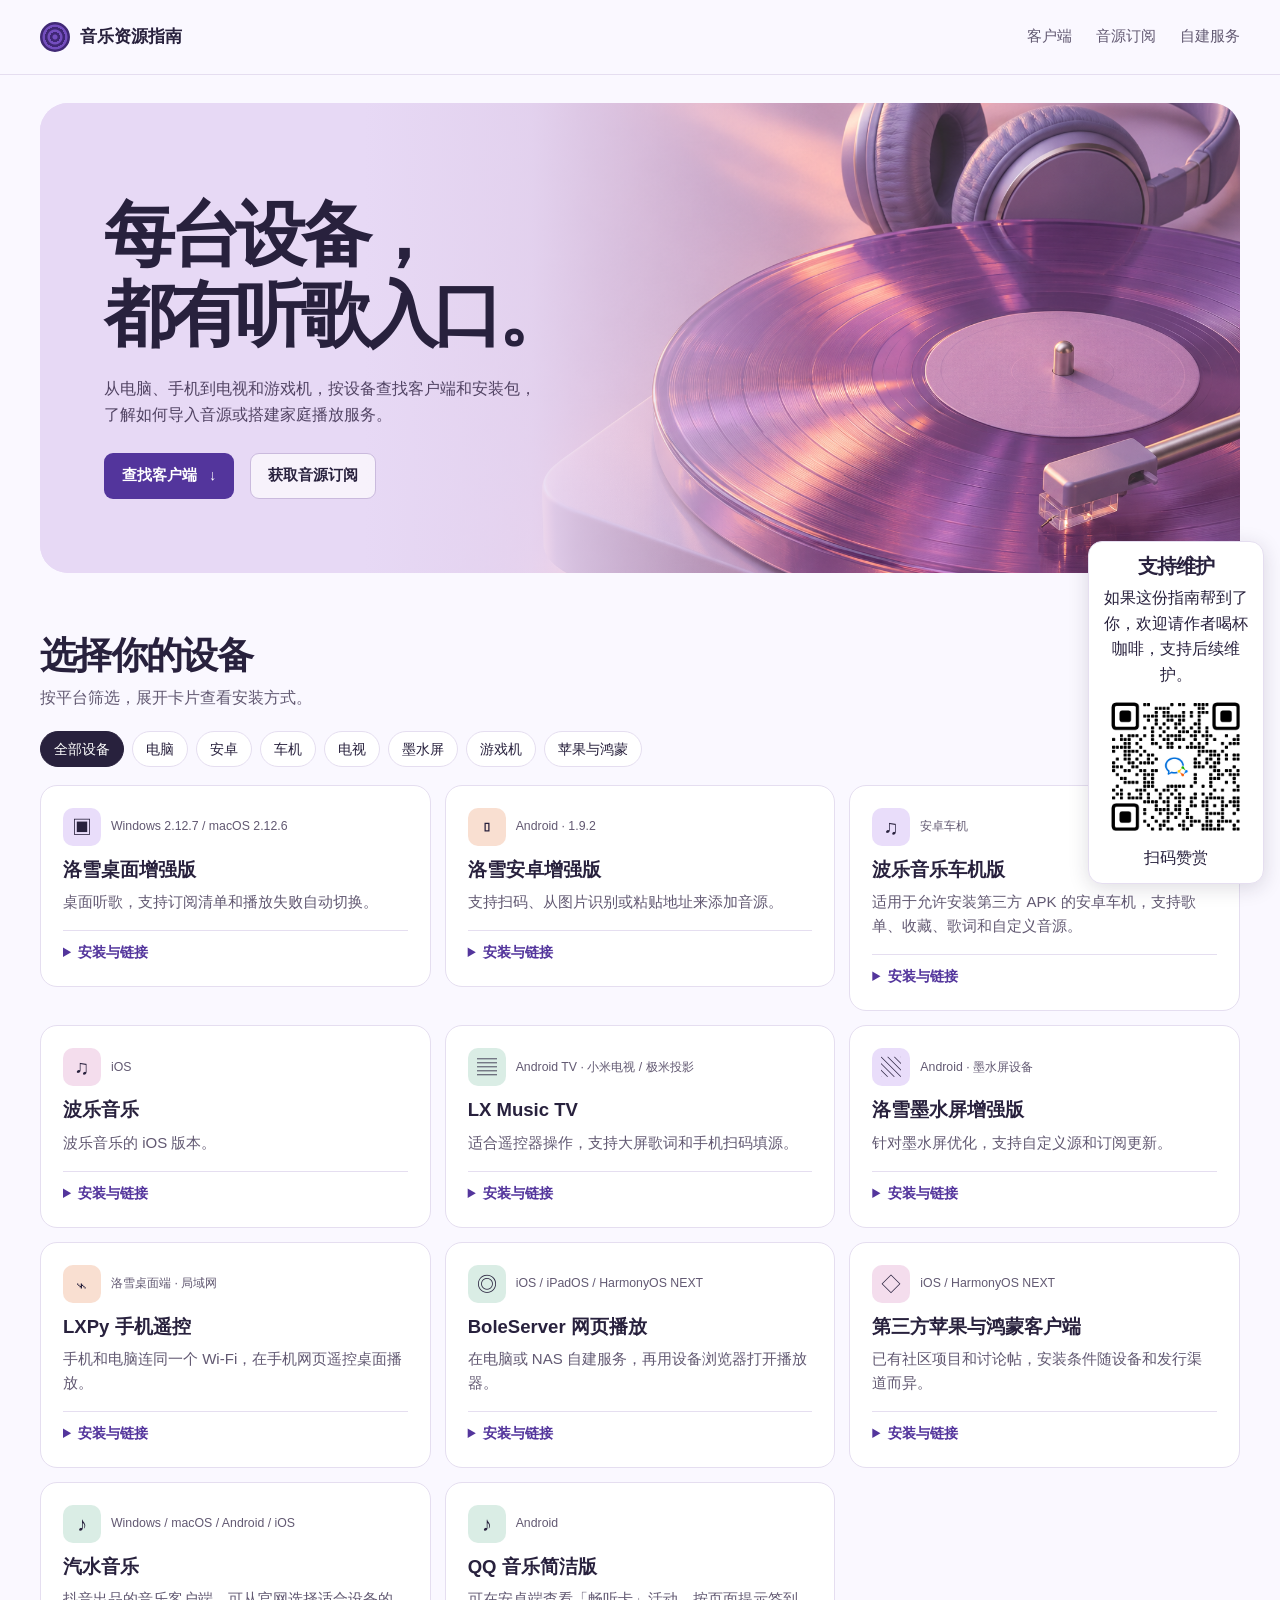
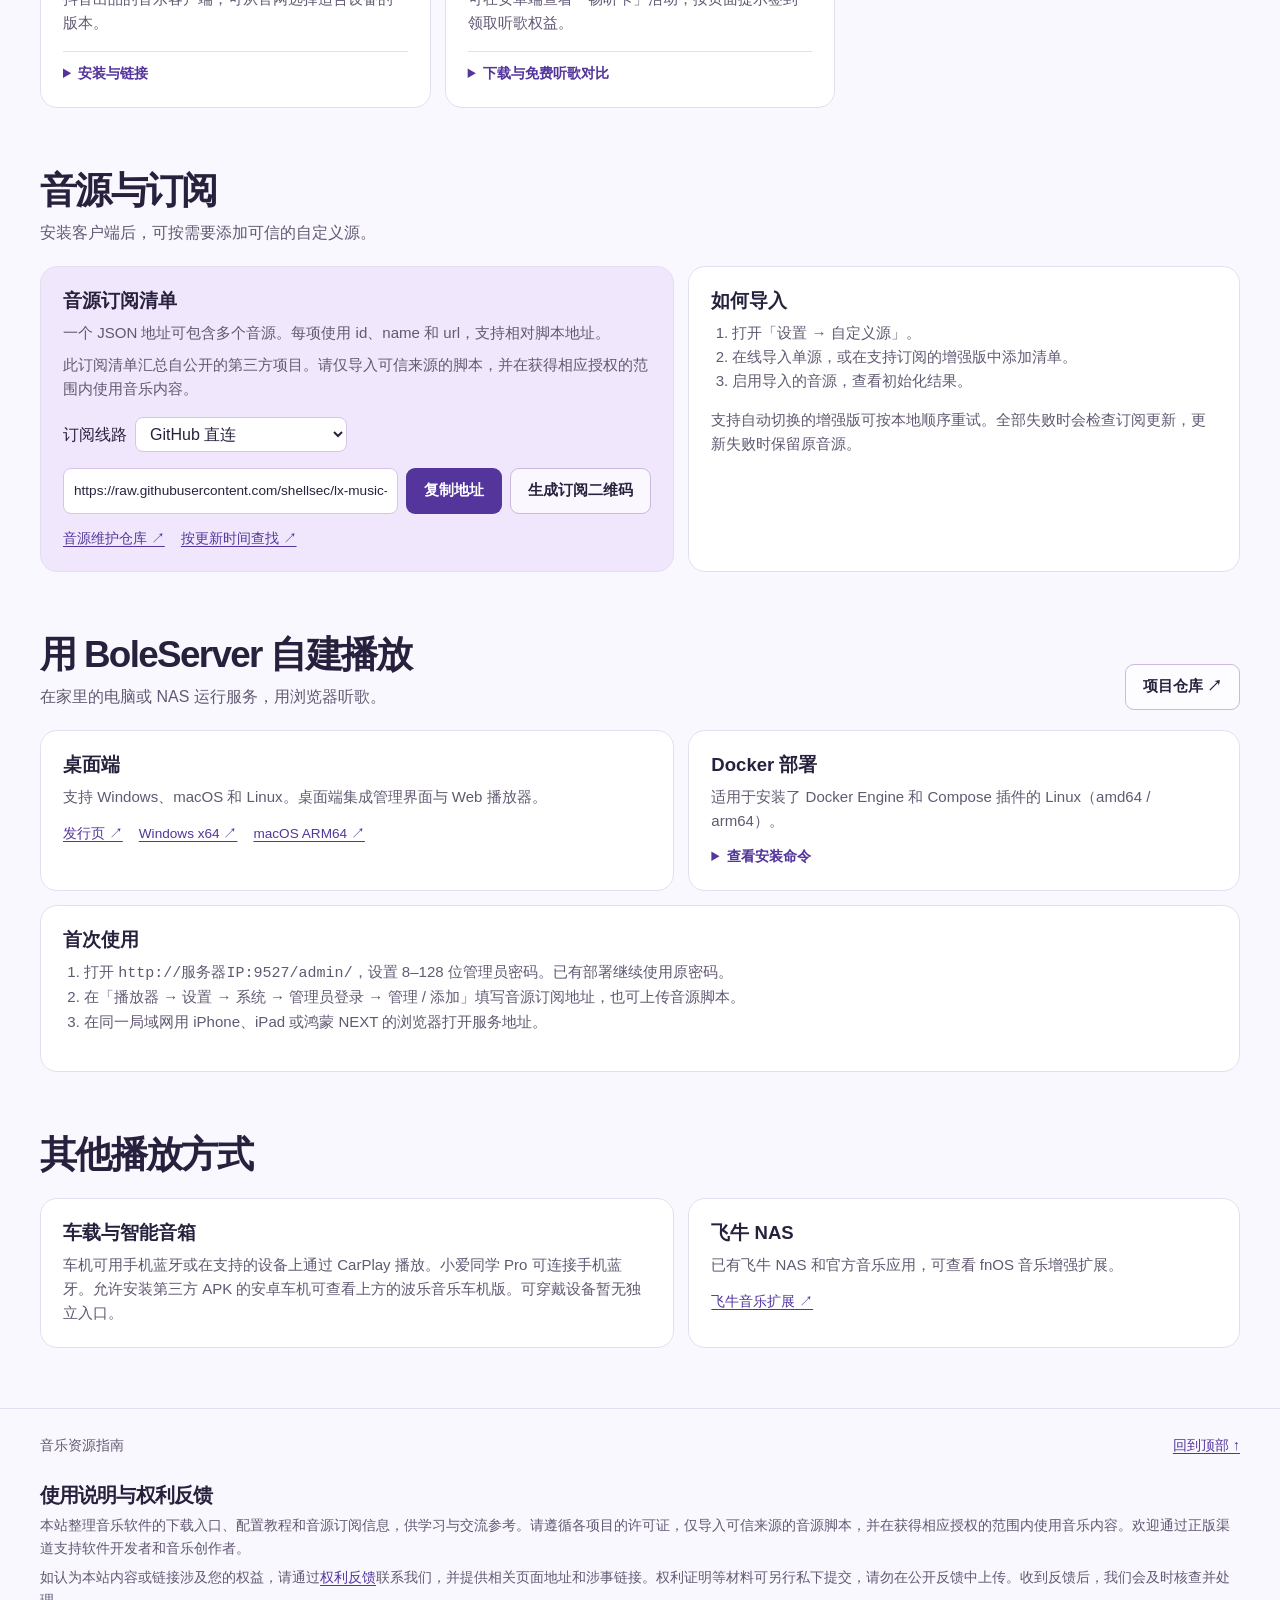
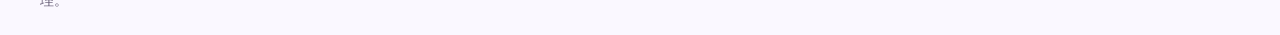
==== index.html @ 417a04f7 "List planned BoleMusic Car APK download routes" ====
<!doctype html>
<html lang="zh-CN">
<head>
<meta charset="utf-8">
<meta name="viewport" content="width=device-width,initial-scale=1">
<meta name="description" content="按设备查找洛雪音乐、汽水音乐和 Android TV 客户端下载，了解音源订阅导入及 BoleServer 家庭播放服务搭建。">
<title>洛雪音乐资源指南 | 客户端下载、音源订阅与自建播放</title>
<link rel="canonical" href="https://shellsec.com/lx-music-guide/">
<meta property="og:type" content="website">
<meta property="og:locale" content="zh_CN">
<meta property="og:title" content="洛雪音乐资源指南">
<meta property="og:description" content="按设备查找音乐客户端、安装包和音源导入教程，了解如何搭建家庭播放服务。">
<meta property="og:url" content="https://shellsec.com/lx-music-guide/">
<meta property="og:image" content="https://shellsec.com/lx-music-guide/assets/record.png">
<meta property="og:image:alt" content="紫色唱片、唱机与耳机">
<meta name="twitter:card" content="summary_large_image">
<script type="application/ld+json">
{
  "@context": "https://schema.org",
  "@type": "CollectionPage",
  "name": "洛雪音乐资源指南",
  "url": "https://shellsec.com/lx-music-guide/",
  "inLanguage": "zh-CN",
  "description": "音乐客户端下载、音源订阅导入与家庭播放服务搭建指南。",
  "publisher": {"@type": "Person", "name": "shellsec", "url": "https://shellsec.com/"}
}
</script>
<link rel="stylesheet" href="style.css?v=6471ffd">
<script src="assets/qrcode-generator-2.0.4.js" defer></script>
<script src="resources.js?v=20261126" defer></script>
</head>
<body>
<a class="skip" href="#main">跳到内容</a>
<header class="top"><div class="wrap top-inner">
<a class="brand" href="#"><span class="disc" aria-hidden="true"></span>音乐资源指南</a>
<nav aria-label="主要导航"><a href="#clients">客户端</a><a href="#sources">音源订阅</a><a href="#server">自建服务</a></nav>
</div></header>
<main id="main" class="wrap">
<section class="hero" aria-labelledby="title">
<img src="assets/record.png" alt="" fetchpriority="high">
<div class="hero-copy"><h1 id="title">每台设备，<br>都有听歌入口。</h1>
<p>从电脑、手机到电视和游戏机，按设备查找客户端和安装包，了解如何导入音源或搭建家庭播放服务。</p>
<div class="actions"><a class="button primary" href="#clients">查找客户端 <span aria-hidden="true">↓</span></a><a class="button secondary" href="#sources">获取音源订阅</a></div>
</div>
</section>
<section id="clients" class="section" aria-labelledby="clients-title">
<div class="section-head"><div><h2 id="clients-title">选择你的设备</h2><p>按平台筛选，展开卡片查看安装方式。</p></div></div>
<div class="filters" id="filters" aria-label="设备筛选"></div>
<p class="sr-only" id="filter-status" role="status"></p>
<noscript>开启 JavaScript 后可按设备筛选。下方显示全部客户端。</noscript>
<div class="grid" id="resources">
  <article class="card" data-platforms="电脑">
    <div class="card-head"><span class="icon lilac" aria-hidden="true">▣</span><span class="meta">Windows 2.12.7 / macOS 2.12.6</span></div>
    <h3>洛雪桌面增强版</h3>
    <p>桌面听歌，支持订阅清单和播放失败自动切换。</p>
    <details class="card-details">
      <summary>安装与链接</summary>
      <p>Windows 可选安装包、绿色版或便携版。可用 GitHub 直连或选择第三方加速线路。</p>
      <div class="links">
      <div class="download-options"><strong>Windows 安装包</strong><div><a href="https://github.com/shellsec/lx-music-desktop-auto-source/releases/download/v2.12.7/lx-music-desktop-v2.12.7-x64-Setup.exe">GitHub 直连</a> <a href="https://gh-proxy.org/https://github.com/shellsec/lx-music-desktop-auto-source/releases/download/v2.12.7/lx-music-desktop-v2.12.7-x64-Setup.exe">gh-proxy.org</a> <a href="https://ghfast.top/https://github.com/shellsec/lx-music-desktop-auto-source/releases/download/v2.12.7/lx-music-desktop-v2.12.7-x64-Setup.exe">ghfast.top</a> <a href="https://gh.monlor.com/https://github.com/shellsec/lx-music-desktop-auto-source/releases/download/v2.12.7/lx-music-desktop-v2.12.7-x64-Setup.exe">gh.monlor.com</a> <a href="https://github.tbap.top/https://github.com/shellsec/lx-music-desktop-auto-source/releases/download/v2.12.7/lx-music-desktop-v2.12.7-x64-Setup.exe">github.tbap.top</a></div></div>
      <div class="download-options"><strong>Windows 便携版</strong><div><a href="https://github.com/shellsec/lx-music-desktop-auto-source/releases/download/v2.12.7/lx-music-desktop-v2.12.7-x64-portable.exe">GitHub 直连</a> <a href="https://gh-proxy.org/https://github.com/shellsec/lx-music-desktop-auto-source/releases/download/v2.12.7/lx-music-desktop-v2.12.7-x64-portable.exe">gh-proxy.org</a> <a href="https://ghfast.top/https://github.com/shellsec/lx-music-desktop-auto-source/releases/download/v2.12.7/lx-music-desktop-v2.12.7-x64-portable.exe">ghfast.top</a> <a href="https://gh.monlor.com/https://github.com/shellsec/lx-music-desktop-auto-source/releases/download/v2.12.7/lx-music-desktop-v2.12.7-x64-portable.exe">gh.monlor.com</a> <a href="https://github.tbap.top/https://github.com/shellsec/lx-music-desktop-auto-source/releases/download/v2.12.7/lx-music-desktop-v2.12.7-x64-portable.exe">github.tbap.top</a></div></div>
      <div class="download-options"><strong>Windows 绿色版</strong><div><a href="https://github.com/shellsec/lx-music-desktop-auto-source/releases/download/v2.12.7/lx-music-desktop-v2.12.7-win_x64-green.7z">GitHub 直连</a> <a href="https://gh-proxy.org/https://github.com/shellsec/lx-music-desktop-auto-source/releases/download/v2.12.7/lx-music-desktop-v2.12.7-win_x64-green.7z">gh-proxy.org</a> <a href="https://ghfast.top/https://github.com/shellsec/lx-music-desktop-auto-source/releases/download/v2.12.7/lx-music-desktop-v2.12.7-win_x64-green.7z">ghfast.top</a> <a href="https://gh.monlor.com/https://github.com/shellsec/lx-music-desktop-auto-source/releases/download/v2.12.7/lx-music-desktop-v2.12.7-win_x64-green.7z">gh.monlor.com</a> <a href="https://github.tbap.top/https://github.com/shellsec/lx-music-desktop-auto-source/releases/download/v2.12.7/lx-music-desktop-v2.12.7-win_x64-green.7z">github.tbap.top</a></div></div>
      <div class="download-options"><strong>macOS ARM64（2.12.6）</strong><div><a href="https://github.com/shellsec/lx-music-desktop-auto-source/releases/download/v2.12.6/lx-music-desktop-2.12.6-arm64.dmg">GitHub 直连</a> <a href="https://gh-proxy.org/https://github.com/shellsec/lx-music-desktop-auto-source/releases/download/v2.12.6/lx-music-desktop-2.12.6-arm64.dmg">gh-proxy.org</a> <a href="https://ghfast.top/https://github.com/shellsec/lx-music-desktop-auto-source/releases/download/v2.12.6/lx-music-desktop-2.12.6-arm64.dmg">ghfast.top</a> <a href="https://gh.monlor.com/https://github.com/shellsec/lx-music-desktop-auto-source/releases/download/v2.12.6/lx-music-desktop-2.12.6-arm64.dmg">gh.monlor.com</a> <a href="https://github.tbap.top/https://github.com/shellsec/lx-music-desktop-auto-source/releases/download/v2.12.6/lx-music-desktop-2.12.6-arm64.dmg">github.tbap.top</a></div></div>
      <a href="https://github.com/shellsec/lx-music-desktop-auto-source/releases">GitHub 发行页</a>
      <a href="https://github.com/shellsec/lx-music-desktop-auto-source">项目仓库</a>
      </div>
    </details>
  </article>
  <article class="card" data-platforms="安卓">
    <div class="card-head"><span class="icon peach" aria-hidden="true">▯</span><span class="meta">Android · 1.9.2</span></div>
    <h3>洛雪安卓增强版</h3>
    <p>支持扫码、从图片识别或粘贴地址来添加音源。</p>
    <details class="card-details">
      <summary>安装与链接</summary>
      <p>在设置中打开「快速添加自定义源」，选择导入单个源或添加订阅清单。可用 GitHub 直连或选择第三方加速线路。</p>
      <div class="links">
      <div class="download-options" data-android-download="arm64-v8a"><strong>arm64-v8a</strong><div><a href="https://github.com/shellsec/lx-music-mobile-auto-source/releases/download/v1.9.2/lx-music-mobile-v1.9.2-arm64-v8a.apk">GitHub 直连</a> <a href="https://gh-proxy.org/https://github.com/shellsec/lx-music-mobile-auto-source/releases/download/v1.9.2/lx-music-mobile-v1.9.2-arm64-v8a.apk">gh-proxy.org</a> <a href="https://ghfast.top/https://github.com/shellsec/lx-music-mobile-auto-source/releases/download/v1.9.2/lx-music-mobile-v1.9.2-arm64-v8a.apk">ghfast.top</a> <a href="https://gh.monlor.com/https://github.com/shellsec/lx-music-mobile-auto-source/releases/download/v1.9.2/lx-music-mobile-v1.9.2-arm64-v8a.apk">gh.monlor.com</a> <a href="https://github.tbap.top/https://github.com/shellsec/lx-music-mobile-auto-source/releases/download/v1.9.2/lx-music-mobile-v1.9.2-arm64-v8a.apk">github.tbap.top</a></div></div>
      <div class="download-options" data-android-download="armeabi-v7a"><strong>armeabi-v7a</strong><div><a href="https://github.com/shellsec/lx-music-mobile-auto-source/releases/download/v1.9.2/lx-music-mobile-v1.9.2-armeabi-v7a.apk">GitHub 直连</a> <a href="https://gh-proxy.org/https://github.com/shellsec/lx-music-mobile-auto-source/releases/download/v1.9.2/lx-music-mobile-v1.9.2-armeabi-v7a.apk">gh-proxy.org</a> <a href="https://ghfast.top/https://github.com/shellsec/lx-music-mobile-auto-source/releases/download/v1.9.2/lx-music-mobile-v1.9.2-armeabi-v7a.apk">ghfast.top</a> <a href="https://gh.monlor.com/https://github.com/shellsec/lx-music-mobile-auto-source/releases/download/v1.9.2/lx-music-mobile-v1.9.2-armeabi-v7a.apk">gh.monlor.com</a> <a href="https://github.tbap.top/https://github.com/shellsec/lx-music-mobile-auto-source/releases/download/v1.9.2/lx-music-mobile-v1.9.2-armeabi-v7a.apk">github.tbap.top</a></div></div>
      <div class="download-options" data-android-download="universal"><strong>universal</strong><div><a href="https://github.com/shellsec/lx-music-mobile-auto-source/releases/download/v1.9.2/lx-music-mobile-v1.9.2-universal.apk">GitHub 直连</a> <a href="https://gh-proxy.org/https://github.com/shellsec/lx-music-mobile-auto-source/releases/download/v1.9.2/lx-music-mobile-v1.9.2-universal.apk">gh-proxy.org</a> <a href="https://ghfast.top/https://github.com/shellsec/lx-music-mobile-auto-source/releases/download/v1.9.2/lx-music-mobile-v1.9.2-universal.apk">ghfast.top</a> <a href="https://gh.monlor.com/https://github.com/shellsec/lx-music-mobile-auto-source/releases/download/v1.9.2/lx-music-mobile-v1.9.2-universal.apk">gh.monlor.com</a> <a href="https://github.tbap.top/https://github.com/shellsec/lx-music-mobile-auto-source/releases/download/v1.9.2/lx-music-mobile-v1.9.2-universal.apk">github.tbap.top</a></div></div>
      <a href="https://github.com/shellsec/lx-music-mobile-auto-source/releases">GitHub 发行页</a>
      <a href="https://github.com/shellsec/lx-music-mobile-auto-source">项目仓库</a>
      </div>
    </details>
  </article>
  <article class="card" id="car-client" data-platforms="安卓 车机">
    <div class="card-head"><span class="icon lilac" aria-hidden="true">♫</span><span class="meta">安卓车机</span></div>
    <h3>波乐音乐车机版</h3>
    <p>适用于允许安装第三方 APK 的安卓车机，支持歌单、收藏、歌词和自定义音源。</p>
    <details class="card-details">
      <summary>安装与链接</summary>
      <p>首次安装建议选择通用包，也可按车机系统报告的 ABI 选择。首次安装时音源列表为空，可在「设置 → 基本设置」中添加。下载链接在 1.0.0 发布后可用，加速由第三方提供。</p>
      <div class="links">
        <div class="download-options"><strong>universal · 通用包，首装推荐</strong><div><a href="https://github.com/shellsec/lx-music-mobile-car-auto-source/releases/download/v1.0.0/BoleMusic-Car-v1.0.0-universal.apk">GitHub 下载</a> <a href="https://gh-proxy.com/https://github.com/shellsec/lx-music-mobile-car-auto-source/releases/download/v1.0.0/BoleMusic-Car-v1.0.0-universal.apk">加速下载</a> <a href="https://quickchart.io/qr?size=640&amp;margin=4&amp;text=https%3A%2F%2Fgh-proxy.com%2Fhttps%3A%2F%2Fgithub.com%2Fshellsec%2Flx-music-mobile-car-auto-source%2Freleases%2Fdownload%2Fv1.0.0%2FBoleMusic-Car-v1.0.0-universal.apk">生成二维码</a></div></div>
        <div class="download-options"><strong>arm64-v8a</strong><div><a href="https://github.com/shellsec/lx-music-mobile-car-auto-source/releases/download/v1.0.0/BoleMusic-Car-v1.0.0-arm64-v8a.apk">GitHub 下载</a> <a href="https://gh-proxy.com/https://github.com/shellsec/lx-music-mobile-car-auto-source/releases/download/v1.0.0/BoleMusic-Car-v1.0.0-arm64-v8a.apk">加速下载</a> <a href="https://quickchart.io/qr?size=640&amp;margin=4&amp;text=https%3A%2F%2Fgh-proxy.com%2Fhttps%3A%2F%2Fgithub.com%2Fshellsec%2Flx-music-mobile-car-auto-source%2Freleases%2Fdownload%2Fv1.0.0%2FBoleMusic-Car-v1.0.0-arm64-v8a.apk">生成二维码</a></div></div>
        <div class="download-options"><strong>armeabi-v7a</strong><div><a href="https://github.com/shellsec/lx-music-mobile-car-auto-source/releases/download/v1.0.0/BoleMusic-Car-v1.0.0-armeabi-v7a.apk">GitHub 下载</a> <a href="https://gh-proxy.com/https://github.com/shellsec/lx-music-mobile-car-auto-source/releases/download/v1.0.0/BoleMusic-Car-v1.0.0-armeabi-v7a.apk">加速下载</a> <a href="https://quickchart.io/qr?size=640&amp;margin=4&amp;text=https%3A%2F%2Fgh-proxy.com%2Fhttps%3A%2F%2Fgithub.com%2Fshellsec%2Flx-music-mobile-car-auto-source%2Freleases%2Fdownload%2Fv1.0.0%2FBoleMusic-Car-v1.0.0-armeabi-v7a.apk">生成二维码</a></div></div>
        <div class="download-options"><strong>x86_64</strong><div><a href="https://github.com/shellsec/lx-music-mobile-car-auto-source/releases/download/v1.0.0/BoleMusic-Car-v1.0.0-x86_64.apk">GitHub 下载</a> <a href="https://gh-proxy.com/https://github.com/shellsec/lx-music-mobile-car-auto-source/releases/download/v1.0.0/BoleMusic-Car-v1.0.0-x86_64.apk">加速下载</a> <a href="https://quickchart.io/qr?size=640&amp;margin=4&amp;text=https%3A%2F%2Fgh-proxy.com%2Fhttps%3A%2F%2Fgithub.com%2Fshellsec%2Flx-music-mobile-car-auto-source%2Freleases%2Fdownload%2Fv1.0.0%2FBoleMusic-Car-v1.0.0-x86_64.apk">生成二维码</a></div></div>
        <div class="download-options"><strong>x86</strong><div><a href="https://github.com/shellsec/lx-music-mobile-car-auto-source/releases/download/v1.0.0/BoleMusic-Car-v1.0.0-x86.apk">GitHub 下载</a> <a href="https://gh-proxy.com/https://github.com/shellsec/lx-music-mobile-car-auto-source/releases/download/v1.0.0/BoleMusic-Car-v1.0.0-x86.apk">加速下载</a> <a href="https://quickchart.io/qr?size=640&amp;margin=4&amp;text=https%3A%2F%2Fgh-proxy.com%2Fhttps%3A%2F%2Fgithub.com%2Fshellsec%2Flx-music-mobile-car-auto-source%2Freleases%2Fdownload%2Fv1.0.0%2FBoleMusic-Car-v1.0.0-x86.apk">生成二维码</a></div></div>
        <a href="https://github.com/shellsec/lx-music-mobile-car-auto-source/releases">GitHub 发行页</a>
        <a href="https://github.com/shellsec/lx-music-mobile-car-auto-source#readme">项目说明</a>
      </div>
    </details>
  </article>
  <article class="card" data-platforms="苹果与鸿蒙">
    <div class="card-head"><span class="icon pink" aria-hidden="true">♫</span><span class="meta">iOS</span></div>
    <h3>波乐音乐</h3>
    <p>波乐音乐的 iOS 版本。</p>
    <details class="card-details">
      <summary>安装与链接</summary>
      <p>IPA 未签名，下载后请按项目说明签名安装。</p>
      <div class="links">
      <a href="https://github.com/shellsec/bolemusic-ios/releases/download/v1.1.0/BoleMusic.ipa">下载 IPA（1.1.0）</a>
      <a href="https://gh-proxy.org/https://github.com/shellsec/bolemusic-ios/releases/download/v1.1.0/BoleMusic.ipa">gh-proxy.org 加速</a>
      <a href="https://ghfast.top/https://github.com/shellsec/bolemusic-ios/releases/download/v1.1.0/BoleMusic.ipa">ghfast.top 加速</a>
      <a href="https://github.com/shellsec/bolemusic-ios/releases/tag/v1.1.0">发行说明</a>
      <a href="https://github.com/shellsec/bolemusic-ios">iOS 项目仓库</a>
      </div>
    </details>
  </article>
  <article class="card" data-platforms="电视">
    <div class="card-head"><span class="icon mint" aria-hidden="true">▤</span><span class="meta">Android TV · 小米电视 / 极米投影</span></div>
    <h3>LX Music TV</h3>
    <p>适合遥控器操作，支持大屏歌词和手机扫码填源。</p>
    <details class="card-details">
      <summary>安装与链接</summary>
      <p>电视和平板架构不确定时选 universal。通过 U 盘或传文件安装后，打开设置扫码导入 JS 音源。</p>
      <div class="links">
      <a href="https://github.com/bmizhou/lx-music-tv/releases/download/2.9.202610241701/LXTV-2.9.202610241701-universal-release.apk">下载 universal APK</a>
      <a href="https://github.com/bmizhou/lx-music-tv/releases/download/2.9.202610241701/LXTV-2.9.202610241701-arm64-v8a-release.apk">下载 arm64-v8a APK</a>
      <a href="https://github.com/bmizhou/lx-music-tv/releases">GitHub 发行页</a>
      <a href="https://github.com/bmizhou/lx-music-tv">项目仓库</a>
      </div>
    </details>
  </article>
  <article class="card" data-platforms="墨水屏 安卓">
    <div class="card-head"><span class="icon lilac" aria-hidden="true">▧</span><span class="meta">Android · 墨水屏设备</span></div>
    <h3>洛雪墨水屏增强版</h3>
    <p>针对墨水屏优化，支持自定义源和订阅更新。</p>
    <details class="card-details">
      <summary>安装与链接</summary>
      <p>按设备架构选择 APK。口袋阅一代选 armeabi-v7a，64 位设备可选 arm64-v8a。</p>
      <div class="links">
      <a href="https://github.com/shellsec/lx-music-eink/releases/download/v1.9.5-eink.1/lx-music-mobile-v1.9.5-eink.1-arm64-v8a.apk">下载 arm64-v8a APK</a>
      <a href="https://github.com/shellsec/lx-music-eink/releases/download/v1.9.5-eink.1/lx-music-mobile-v1.9.5-eink.1-armeabi-v7a.apk">下载 armeabi-v7a APK</a>
      <a href="https://github.com/shellsec/lx-music-eink/releases/download/v1.9.5-eink.1/lx-music-mobile-v1.9.5-eink.1-universal.apk">下载 universal APK</a>
      <a href="https://github.com/shellsec/lx-music-eink/releases/download/v1.9.5-eink.1/lx-music-mobile-v1.9.5-eink.1-x86.apk">下载 x86 APK</a>
      <a href="https://github.com/shellsec/lx-music-eink/releases/download/v1.9.5-eink.1/lx-music-mobile-v1.9.5-eink.1-x86_64.apk">下载 x86_64 APK</a>
      <a href="https://github.com/shellsec/lx-music-eink/releases/download/v1.9.5-eink.1/SHA256SUMS.txt">SHA-256 校验</a>
      <a href="https://github.com/shellsec/lx-music-eink/releases/tag/v1.9.5-eink.1">发行说明（1.9.5-eink.1）</a>
      <a href="https://github.com/shellsec/lx-music-eink">项目仓库</a>
      </div>
    </details>
  </article>
  <article class="card" data-platforms="电脑">
    <div class="card-head"><span class="icon peach" aria-hidden="true">⌁</span><span class="meta">洛雪桌面端 · 局域网</span></div>
    <h3>LXPy 手机遥控</h3>
    <p>手机和电脑连同一个 Wi-Fi，在手机网页遥控桌面播放。</p>
    <details class="card-details">
      <summary>安装与链接</summary>
      <p>在洛雪桌面端的「设置 → 开放 API」启用开放 API 服务，再按 LXPy 说明运行启动脚本。</p>
      <div class="links">
      <a href="https://github.com/shellsec/lxpy/archive/HEAD.zip">下载源码 ZIP</a>
      <a href="https://github.com/shellsec/lxpy">项目仓库</a>
      </div>
    </details>
  </article>
  <article class="card" data-platforms="苹果与鸿蒙 电脑">
    <div class="card-head"><span class="icon mint" aria-hidden="true">◎</span><span class="meta">iOS / iPadOS / HarmonyOS NEXT</span></div>
    <h3>BoleServer 网页播放</h3>
    <p>在电脑或 NAS 自建服务，再用设备浏览器打开播放器。</p>
    <details class="card-details">
      <summary>安装与链接</summary>
      <p>搭建服务并在管理界面设置密码与音源。播放设备与服务在同一局域网时，可直接打开服务地址。</p>
      <div class="links">
      <a href="https://github.com/shellsec/boleserver/releases/download/v2.1.3-bole.1/BoleServer.2.1.3.x64.Portable.exe">Windows x64 便携版</a>
      <a href="https://github.com/shellsec/boleserver/releases/download/v2.1.3-bole.1/BoleServer.2.1.3.arm64.dmg">macOS ARM64 安装包</a>
      <a href="https://github.com/shellsec/boleserver/releases/latest">GitHub 发行页</a>
      <a href="#server">查看搭建方式</a>
      <a href="https://github.com/shellsec/boleserver">项目仓库</a>
      </div>
    </details>
  </article>
  <article class="card" data-platforms="苹果与鸿蒙">
    <div class="card-head"><span class="icon pink" aria-hidden="true">◇</span><span class="meta">iOS / HarmonyOS NEXT</span></div>
    <h3>第三方苹果与鸿蒙客户端</h3>
    <p>已有社区项目和讨论帖，安装条件随设备和发行渠道而异。</p>
    <details class="card-details">
      <summary>安装与链接</summary>
      <p>鸿蒙项目的 GitHub Releases 暂无安装包，可下载源码并参照仓库说明用 DevEco Studio 构建。iOS 社区版本的获取与签名条件见原帖。</p>
      <div class="links">
      <a href="https://github.com/Adamaik/lxmusic-harmony/archive/HEAD.zip">下载鸿蒙源码 ZIP</a>
      <a href="https://www.52pojie.cn/thread-2089652-1-7.html">iOS 社区原帖</a>
      <a href="https://github.com/Adamaik/lxmusic-harmony">项目仓库</a>
      </div>
    </details>
  </article>
  <article class="card" data-platforms="电脑 安卓 苹果与鸿蒙">
    <div class="card-head"><span class="icon mint" aria-hidden="true">♪</span><span class="meta">Windows / macOS / Android / iOS</span></div>
    <h3>汽水音乐</h3>
    <p>抖音出品的音乐客户端，可从官网选择适合设备的版本。</p>
    <details class="card-details">
      <summary>安装与链接</summary>
      <p>电脑端在官方下载页选择 Windows 或 macOS 版本，手机端可从官网进入 Android 或 iOS 下载入口。</p>
    <p><strong>免费听歌活动</strong><br>在汽水音乐 App 内，可按活动页面提示观看广告或完成签到任务，领取免费听歌权益。具体任务和权益以 App 内显示为准。</p>
      <div class="links">
      <a href="https://www.qishui.com/">汽水音乐官网</a>
      <a href="https://www.qishui.com/download">官方下载</a>
      </div>
    </details>
  </article>
  <article class="card" data-platforms="安卓">
    <div class="card-head"><span class="icon mint" aria-hidden="true">♪</span><span class="meta">Android</span></div>
    <h3>QQ 音乐简洁版</h3>
    <p>可在安卓端查看「畅听卡」活动，按页面提示签到领取听歌权益。</p>
    <details class="card-details">
      <summary>下载与免费听歌对比</summary>
      <ul>
        <li><strong>QQ 音乐简洁版</strong> · 签到领取畅听卡，参考有效期约 1 天。音质可留意标准、HQ、SQ 选项，曲目和可选音质以播放页为准。</li>
        <li><strong>汽水音乐</strong> · 按活动页提示观看广告解锁，广告时长及权益有效期以当次活动为准。曲库可查找抖音热歌，音质以播放页为准。</li>
      </ul>
      <p>QQ 音乐简洁版的下载入口适用于安卓。汽水音乐官网另有 iOS、电脑版及车载版，各端活动以 App 内显示为准。</p>
      <div class="links"><a href="https://sj.qq.com/appdetail/com.tencent.freemusic">应用宝下载</a></div>
    </details>
  </article>
</div>
</section>
<section id="sources" class="section" aria-labelledby="sources-title">
<div class="section-head"><div><h2 id="sources-title">音源与订阅</h2><p>安装客户端后，可按需要添加可信的自定义源。</p></div></div>
<div class="source-layout">
<article class="panel subscription"><h3>音源订阅清单</h3><p>一个 JSON 地址可包含多个音源。每项使用 id、name 和 url，支持相对脚本地址。</p>
<p>此订阅清单汇总自公开的第三方项目。请仅导入可信来源的脚本，并在获得相应授权的范围内使用音乐内容。</p>
<div class="source-route"><label for="source-route">订阅线路</label><select id="source-route"><option value="https://raw.githubusercontent.com/shellsec/lx-music-source/master/sources.json">GitHub 直连</option><option value="https://gh-proxy.org/https://raw.githubusercontent.com/shellsec/lx-music-source/master/sources.gh-proxy.json">gh-proxy.org（加速）</option><option value="https://ghfast.top/https://raw.githubusercontent.com/shellsec/lx-music-source/master/sources.json">ghfast.top（加速）</option><option value="https://gh.monlor.com/https://raw.githubusercontent.com/shellsec/lx-music-source/master/sources.json">gh.monlor.com（加速）</option><option value="https://github.tbap.top/https://raw.githubusercontent.com/shellsec/lx-music-source/master/sources.json">github.tbap.top（加速）</option></select></div>
<div class="copy-row"><input id="source-url" aria-label="音源订阅地址" readonly value="https://raw.githubusercontent.com/shellsec/lx-music-source/master/sources.json"><button class="button primary" type="button" data-copy="source-url">复制地址</button><button class="button secondary" type="button" id="subscription-qr" hidden>生成订阅二维码</button></div>
<p class="feedback" id="copy-status" role="status"></p>
<div class="links"><a href="https://github.com/shellsec/lx-music-source">音源维护仓库 ↗</a><a href="https://github.com/search?q=lx-music-source&amp;type=repositories&amp;s=updated&amp;o=desc">按更新时间查找 ↗</a></div>
</article>
<section class="support" aria-labelledby="support-title">
<div><h2 id="support-title">支持维护</h2><p>如果这份指南帮到了你，欢迎请作者喝杯咖啡，支持后续维护。</p></div>
<figure><img src="assets/support-qr.png" alt="支持作者的赞赏二维码" width="400" height="400"><figcaption>扫码赞赏</figcaption></figure>
</section>
<article class="panel"><h3>如何导入</h3><ol><li>打开「设置 → 自定义源」。</li><li>在线导入单源，或在支持订阅的增强版中添加清单。</li><li>启用导入的音源，查看初始化结果。</li></ol><p>支持自动切换的增强版可按本地顺序重试。全部失败时会检查订阅更新，更新失败时保留原音源。</p></article>
</div>
</section>
<section id="server" class="section" aria-labelledby="server-title">
<div class="section-head"><div><h2 id="server-title">用 BoleServer 自建播放</h2><p>在家里的电脑或 NAS 运行服务，用浏览器听歌。</p></div><a class="button secondary" href="https://github.com/shellsec/boleserver">项目仓库 ↗</a></div>
<div class="source-layout">
<article class="panel"><h3>桌面端</h3><p>支持 Windows、macOS 和 Linux。桌面端集成管理界面与 Web 播放器。</p>
<div class="links"><a href="https://github.com/shellsec/boleserver/releases/latest">发行页 ↗</a><a href="https://github.com/shellsec/boleserver/releases/download/v2.1.3-bole.1/BoleServer.2.1.3.x64.Portable.exe">Windows x64 ↗</a><a href="https://github.com/shellsec/boleserver/releases/download/v2.1.3-bole.1/BoleServer.2.1.3.arm64.dmg">macOS ARM64 ↗</a></div></article>
<article class="panel"><h3>Docker 部署</h3><p>适用于安装了 Docker Engine 和 Compose 插件的 Linux（amd64 / arm64）。</p>
<details><summary>查看安装命令</summary>
<p>直连 GitHub</p><pre><code id="install-direct">curl -fsSL https://raw.githubusercontent.com/shellsec/boleserver/main/deploy/install.sh -o /tmp/boleserver-install.sh &amp;&amp; sudo bash /tmp/boleserver-install.sh</code></pre>
<p>第三方代理加速，默认安装到 <code>/opt/boleserver</code></p><pre><code>curl -fsSL https://gh-proxy.com/https://raw.githubusercontent.com/shellsec/boleserver/d2762bcfbc773a0baf81cbca5df1ba1bde2d7a29/deploy/install.sh -o /tmp/boleserver-install.sh &amp;&amp; sudo env BOLE_IMAGE=gh-proxy.com/docker/ghcr.io/shellsec/boleserver:latest bash /tmp/boleserver-install.sh</code></pre>
<p>已用 root 登录时去掉 sudo。代理镜像设置保存在安装目录的 .env。</p>
</details></article>
</div>
<div class="panel setup"><h3>首次使用</h3><ol><li>打开 <code>http://服务器IP:9527/admin/</code>，设置 8–128 位管理员密码。已有部署继续使用原密码。</li><li>在「播放器 → 设置 → 系统 → 管理员登录 → 管理 / 添加」填写音源订阅地址，也可上传音源脚本。</li><li>在同一局域网用 iPhone、iPad 或鸿蒙 NEXT 的浏览器打开服务地址。</li></ol></div>
</section>
<section id="other" class="section" aria-labelledby="other-title">
<div class="section-head"><div><h2 id="other-title">其他播放方式</h2></div></div>
<div class="source-layout">
<article class="panel"><h3>车载与智能音箱</h3><p>车机可用手机蓝牙或在支持的设备上通过 CarPlay 播放。小爱同学 Pro 可连接手机蓝牙。允许安装第三方 APK 的安卓车机可查看上方的波乐音乐车机版。可穿戴设备暂无独立入口。</p></article>
<article class="panel"><h3>飞牛 NAS</h3><p>已有飞牛 NAS 和官方音乐应用，可查看 fnOS 音乐增强扩展。</p><div class="links"><a href="https://github.com/javycoder/fnos_music_ext">飞牛音乐扩展 ↗</a></div></article>
</div></section>
</main>
<footer class="foot"><div class="wrap">
<div class="foot-nav"><span>音乐资源指南</span><a href="#">回到顶部 ↑</a></div>
<section class="site-notice" aria-labelledby="notice-title">
<h2 id="notice-title">使用说明与权利反馈</h2>
<p>本站整理音乐软件的下载入口、配置教程和音源订阅信息，供学习与交流参考。请遵循各项目的许可证，仅导入可信来源的音源脚本，并在获得相应授权的范围内使用音乐内容。欢迎通过正版渠道支持软件开发者和音乐创作者。</p>
<p>如认为本站内容或链接涉及您的权益，请通过<a href="https://github.com/shellsec/lx-music-guide/issues/new">权利反馈</a>联系我们，并提供相关页面地址和涉事链接。权利证明等材料可另行私下提交，请勿在公开反馈中上传。收到反馈后，我们会及时核查并处理。</p>
</section>
</div></footer>
<dialog class="qr-dialog" id="qr-dialog" aria-labelledby="qr-title">
<h2 id="qr-title"></h2>
<p id="qr-help"></p>
<div class="source-route" id="qr-route-row" hidden><label for="qr-route">下载线路</label><select id="qr-route"></select></div>
<p id="qr-line"></p>
<img id="qr-image" width="240" height="240" alt="">
<a id="qr-target" hidden>打开下载链接</a>
<form method="dialog"><button class="button secondary" type="submit">关闭</button></form>
</dialog>
</body>
</html>
---- style.css ----
:root {
  color-scheme: light;
  --ink: #28213d;
  --muted: #625972;
  --paper: #faf8ff;
  --line: #e5def0;
  --violet: #53359c;
  --lilac: #e9ddfa;
  font: 16px/1.6 "Segoe UI", "PingFang SC", "Microsoft YaHei", sans-serif;
  color: var(--ink);
  background: var(--paper);
}
* { box-sizing: border-box; }
body { margin: 0; }
h1, h2, h3, p { margin: 0; }
a { color: var(--violet); text-underline-offset: .2em; }
a:hover { text-decoration-thickness: 2px; }
button, input { font: inherit; }
button, summary { cursor: pointer; }
:focus-visible { outline: 3px solid #6e44bf; outline-offset: 4px; }
.wrap { width: min(1200px, calc(100% - 64px)); margin-inline: auto; }
.skip { position: fixed; top: 8px; left: 8px; transform: translateY(-200%); z-index: 2; background: white; padding: 10px; }
.skip:focus { transform: none; }
.sr-only { position: absolute; width: 1px; height: 1px; overflow: hidden; clip-path: inset(50%); white-space: nowrap; }
.top { border-bottom: 1px solid var(--line); }
.top-inner, .foot-nav { min-height: 74px; display: flex; align-items: center; justify-content: space-between; gap: 16px; }
.brand, nav { display: flex; align-items: center; gap: 24px; }
.brand { gap: 10px; font-weight: 750; font-size: 1.08rem; color: var(--ink); text-decoration: none; }
.disc { width: 30px; aspect-ratio: 1; border-radius: 50%; background: repeating-radial-gradient(circle, #744ebe 0 2px, #402775 3px 5px); border: 2px solid #412976; }
nav a { color: var(--muted); text-decoration: none; font-size: .92rem; }
.hero { position: relative; isolation: isolate; overflow: hidden; border-radius: 28px; margin-top: 28px; min-height: 470px; display: flex; align-items: center; background: #e7d9f5; }
.hero img { position: absolute; z-index: -2; inset: 0 0 0 auto; width: 77%; height: 100%; object-fit: cover; object-position: 73% center; }
.hero::after { content: ""; position: absolute; z-index: -1; inset: 0; background: linear-gradient(90deg, #e7d9f5 17%, #e7d9f5 27%, #e7d9f5de 41%, #e7d9f500 65%); }
.hero-copy { padding: 48px clamp(24px, 5vw, 72px); }
h1 { font-size: clamp(2.65rem, 5.55vw, 5rem); line-height: 1.12; letter-spacing: -.075em; margin: 18px 0 22px; font-weight: 850; }
.hero-copy > p:last-of-type { max-width: 27em; color: #514363; text-wrap: pretty; }
.actions, .links { display: flex; flex-wrap: wrap; gap: 10px 16px; }
.actions { margin-top: 26px; }
.button { display: inline-flex; align-items: center; gap: 12px; padding: 10px 17px; border: 1px solid transparent; border-radius: 9px; font-size: .92rem; font-weight: 700; text-decoration: none; white-space: nowrap; }
.primary { color: white; background: var(--violet); }
.primary:hover { background: #402575; }
.secondary { background: #ffffffa8; border-color: #cabadd; color: var(--ink); }
.secondary:hover { background: white; }
.section { margin-top: 60px; scroll-margin-top: 24px; }
.section-head { display: flex; align-items: end; justify-content: space-between; gap: 16px; margin-bottom: 20px; }
h2 { font-size: clamp(1.65rem, 3vw, 2.3rem); line-height: 1.25; letter-spacing: -.045em; }
.section-head p { color: var(--muted); margin-top: 6px; }
.filters { display: flex; flex-wrap: wrap; gap: 8px; margin-bottom: 18px; }
.filter { border: 1px solid var(--line); border-radius: 20px; background: #fff; color: var(--ink); padding: 6px 13px; font-size: .88rem; }
.filter:hover { border-color: var(--violet); }
.filter[aria-pressed="true"] { background: var(--ink); border-color: var(--ink); color: white; }
.grid { display: grid; grid-template-columns: repeat(3, minmax(0, 1fr)); gap: 14px; align-items: start; }
.card, .panel { background: #fff; border: 1px solid var(--line); border-radius: 17px; padding: 22px; min-width: 0; }
.card-head { display: flex; align-items: center; gap: 10px; margin-bottom: 12px; }
.icon { display: grid; place-items: center; width: 38px; height: 38px; flex: 0 0 auto; border-radius: 10px; font-size: 1.25rem; line-height: 1; }
.lilac { background: var(--lilac); }
.peach { background: #f9dfd1; }
.mint { background: #daede5; }
.pink { background: #f4dded; }
.meta { font-size: .77rem; color: var(--muted); }
h3 { line-height: 1.3; font-size: 1.16rem; }
.card p, .panel p, .panel ol { color: var(--muted); margin-top: 8px; font-size: .94rem; }
.card-details { border-top: 1px solid var(--line); margin-top: 16px; padding-top: 10px; }
summary { color: var(--violet); font-weight: 650; font-size: .9rem; }
.links { margin-top: 14px; font-size: .85rem; }
.download-options { flex-basis: 100%; }
.download-options > div { display: flex; flex-wrap: wrap; gap: 4px 12px; }
.source-route { display: flex; flex-wrap: wrap; align-items: center; gap: 8px; margin-top: 16px; }
.source-route select { font: inherit; color: var(--ink); background: #fff; border: 1px solid #d6c4ea; border-radius: 8px; padding: 7px 10px; }
.source-route[hidden] { display: none; }
.download-options .qr-download { padding: 3px 8px; font-size: inherit; }
#subscription-qr[hidden] { display: none; }
.qr-dialog { width: min(420px, calc(100% - 48px)); max-height: calc(100% - 48px); overflow: auto; border: 1px solid var(--line); border-radius: 16px; padding: 22px; color: var(--ink); }
.qr-dialog::backdrop { background: #211b38a6; }
.qr-dialog h2 { font-size: 1.25rem; }
.qr-dialog p { margin-top: 8px; }
.qr-dialog img { display: block; width: min(240px, 100%); height: auto; margin: 12px auto; image-rendering: pixelated; }
.qr-dialog form { margin-top: 12px; text-align: right; }
.source-layout { display: grid; grid-template-columns: 1.15fr 1fr; gap: 14px; }
.subscription { background: #f0e7fc; }
.copy-row { display: flex; flex-wrap: wrap; gap: 8px; margin-top: 16px; }
.copy-row input { flex: 1 1 10rem; min-width: 0; border: 1px solid #d6c4ea; border-radius: 8px; padding: 8px 10px; color: var(--ink); background: #fff; font-size: .85rem; }
.feedback:empty { display: none; }
.setup { margin-top: 14px; }
.panel details { margin-top: 12px; }
.panel ol { padding-left: 1.4em; }
pre { margin: 6px 0 14px; white-space: pre-wrap; overflow-wrap: anywhere; background: #f3eef8; border-radius: 8px; padding: 12px; font-size: .85rem; }
.foot { margin-top: 60px; border-top: 1px solid var(--line); color: var(--muted); font-size: .9rem; }
.support { display: flex; align-items: center; flex-wrap: wrap; gap: 20px 32px; padding-block: 28px; border-bottom: 1px solid var(--line); }
.support h2 { font-size: 1.25rem; color: var(--ink); margin-bottom: 6px; }
.support figure { margin: 0; text-align: center; }
.support img { display: block; width: 180px; max-width: 100%; height: auto; }
.support figcaption { margin-top: 6px; }
@media (min-width: 1024px) {
  .support {
    position: fixed;
    inset: auto 16px 16px auto;
    z-index: 5;
    box-sizing: border-box;
    width: 176px;
    display: block;
    padding: 12px;
    border: 1px solid var(--line);
    border-radius: 14px;
    background: #fff;
    color: var(--ink);
    box-shadow: 0 4px 20px #211b3826;
    text-align: center;
  }
  .support figure { margin-top: 8px; }
  .support img { width: 144px; margin-inline: auto; }
}
.site-notice { padding: 0 0 24px; }
.site-notice h2 { font-size: 1.25rem; color: var(--ink); }
.site-notice p { margin-top: 6px; }
@media (max-width: 900px) {
  .grid { grid-template-columns: repeat(2, minmax(0, 1fr)); }
  .hero { min-height: 400px; }
}
@media (max-width: 650px) {
  .wrap { width: calc(100% - 32px); }
  .top-inner { min-height: 62px; }
  nav { gap: 10px; }
  nav a { font-size: .76rem; }
  .brand { font-size: .9rem; gap: 6px; }
  .disc { width: 22px; }
  .hero { display: block; margin-top: 16px; border-radius: 19px; min-height: 0; }
  .hero img { position: relative; display: block; width: 100%; height: 220px; object-position: 77% 55%; }
  .hero::after { content: none; }
  .hero-copy { padding: 24px; }
  h1 { margin: 10px 0 14px; }
  .section { margin-top: 42px; }
  .section-head { align-items: start; flex-wrap: wrap; }
  .grid, .source-layout { grid-template-columns: 1fr; }
}
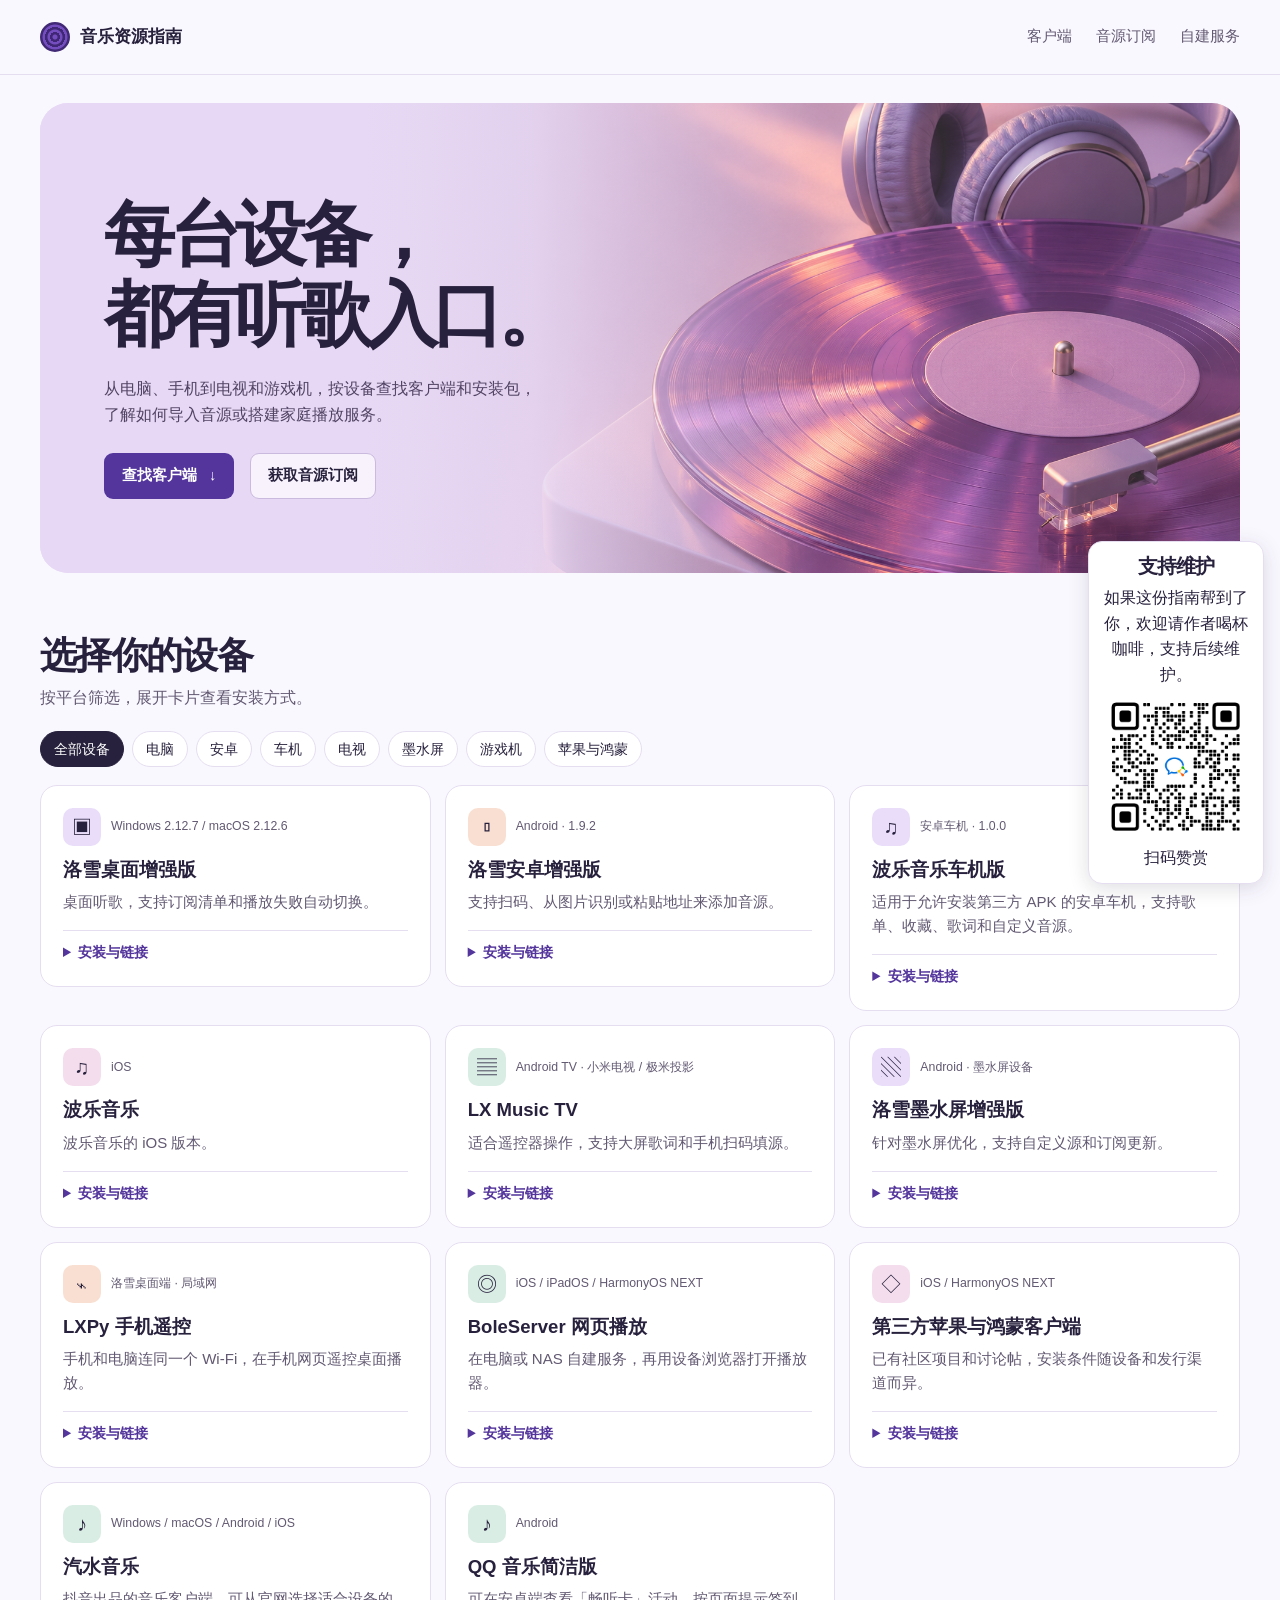
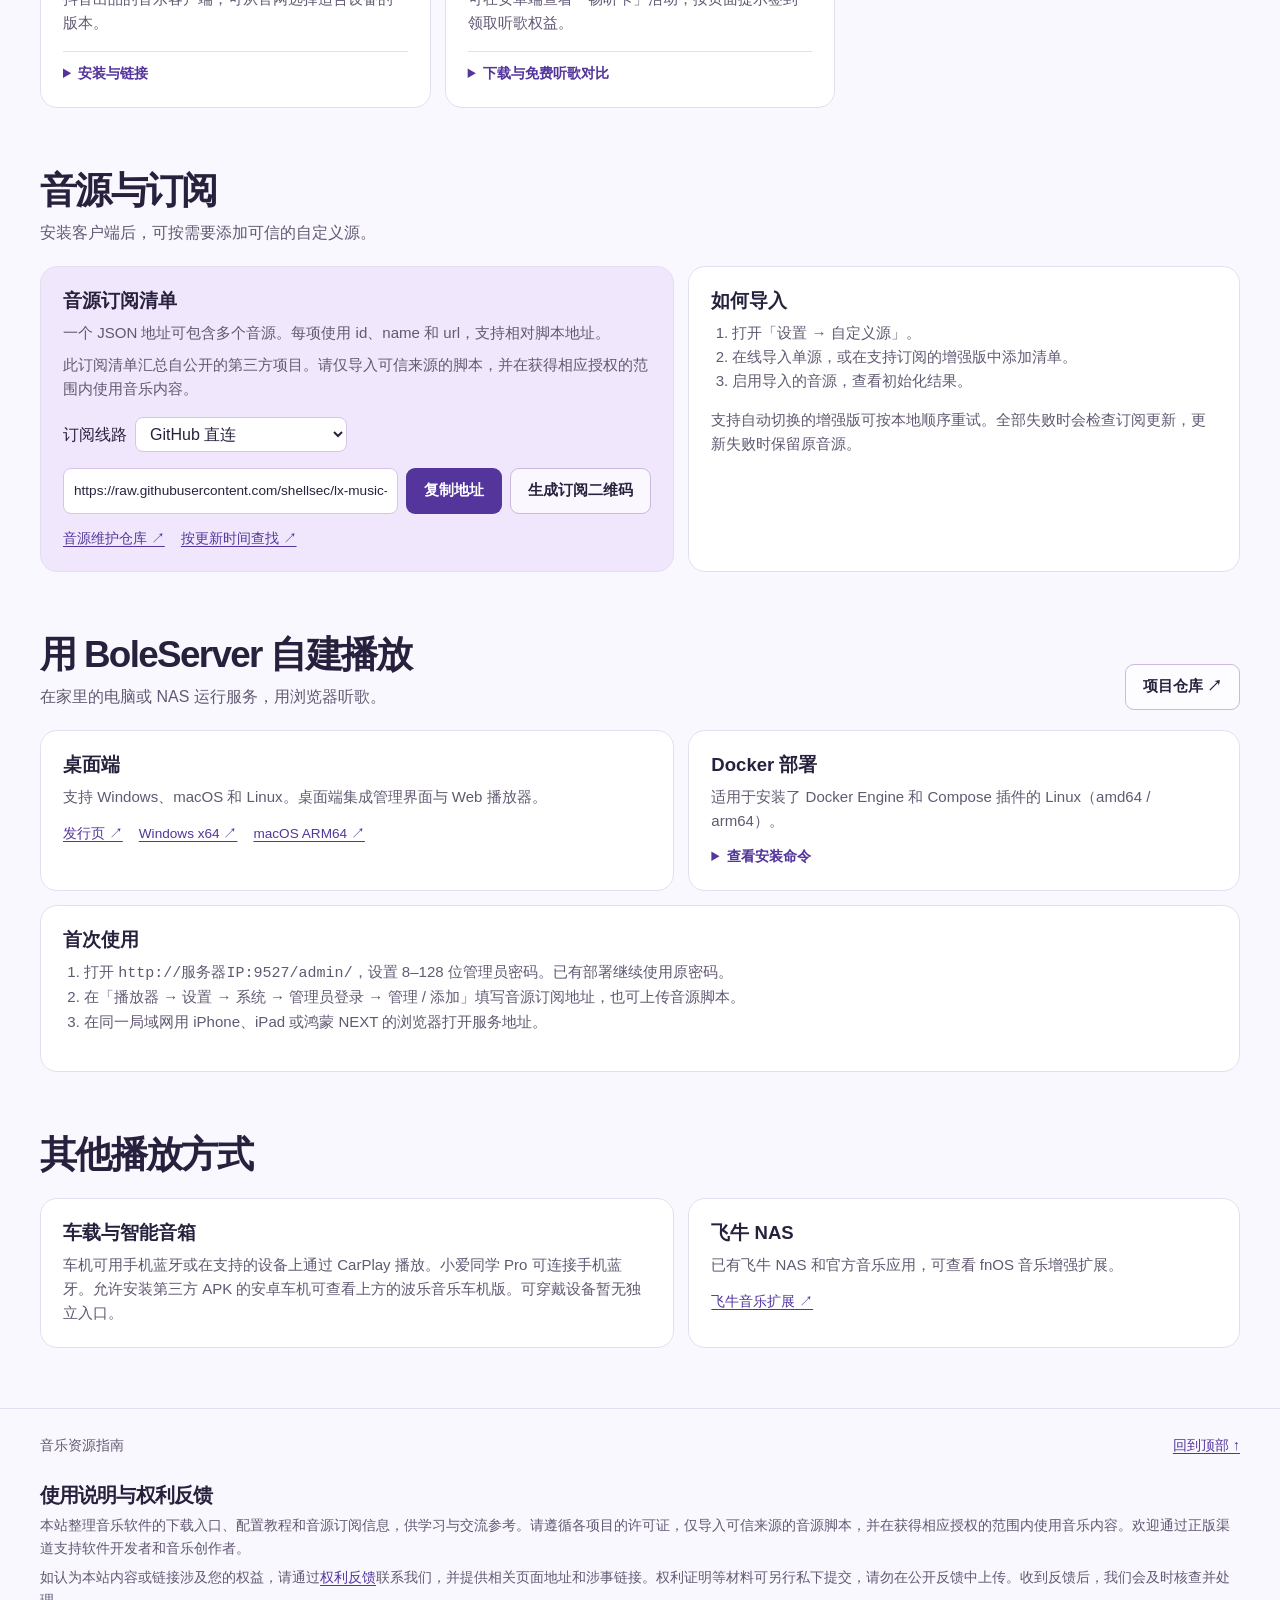
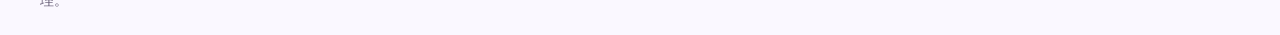
==== commit 15ee724e: "Present car client downloads under version 1.0.0" ====
--- a/index.html
+++ b/index.html
@@ -83,12 +83,12 @@
     </details>
   </article>
   <article class="card" id="car-client" data-platforms="安卓 车机">
-    <div class="card-head"><span class="icon lilac" aria-hidden="true">♫</span><span class="meta">安卓车机</span></div>
+    <div class="card-head"><span class="icon lilac" aria-hidden="true">♫</span><span class="meta">安卓车机 · 1.0.0</span></div>
     <h3>波乐音乐车机版</h3>
     <p>适用于允许安装第三方 APK 的安卓车机，支持歌单、收藏、歌词和自定义音源。</p>
     <details class="card-details">
       <summary>安装与链接</summary>
-      <p>首次安装建议选择通用包，也可按车机系统报告的 ABI 选择。首次安装时音源列表为空，可在「设置 → 基本设置」中添加。下载链接在 1.0.0 发布后可用，加速由第三方提供。</p>
+      <p>首次安装建议选择通用包，也可按车机系统报告的 ABI 选择。首次安装时音源列表为空，可在「设置 → 基本设置」中添加。加速由第三方提供。</p>
       <div class="links">
         <div class="download-options"><strong>universal · 通用包，首装推荐</strong><div><a href="https://github.com/shellsec/lx-music-mobile-car-auto-source/releases/download/v1.0.0/BoleMusic-Car-v1.0.0-universal.apk">GitHub 下载</a> <a href="https://gh-proxy.com/https://github.com/shellsec/lx-music-mobile-car-auto-source/releases/download/v1.0.0/BoleMusic-Car-v1.0.0-universal.apk">加速下载</a> <a href="https://quickchart.io/qr?size=640&amp;margin=4&amp;text=https%3A%2F%2Fgh-proxy.com%2Fhttps%3A%2F%2Fgithub.com%2Fshellsec%2Flx-music-mobile-car-auto-source%2Freleases%2Fdownload%2Fv1.0.0%2FBoleMusic-Car-v1.0.0-universal.apk">生成二维码</a></div></div>
         <div class="download-options"><strong>arm64-v8a</strong><div><a href="https://github.com/shellsec/lx-music-mobile-car-auto-source/releases/download/v1.0.0/BoleMusic-Car-v1.0.0-arm64-v8a.apk">GitHub 下载</a> <a href="https://gh-proxy.com/https://github.com/shellsec/lx-music-mobile-car-auto-source/releases/download/v1.0.0/BoleMusic-Car-v1.0.0-arm64-v8a.apk">加速下载</a> <a href="https://quickchart.io/qr?size=640&amp;margin=4&amp;text=https%3A%2F%2Fgh-proxy.com%2Fhttps%3A%2F%2Fgithub.com%2Fshellsec%2Flx-music-mobile-car-auto-source%2Freleases%2Fdownload%2Fv1.0.0%2FBoleMusic-Car-v1.0.0-arm64-v8a.apk">生成二维码</a></div></div>
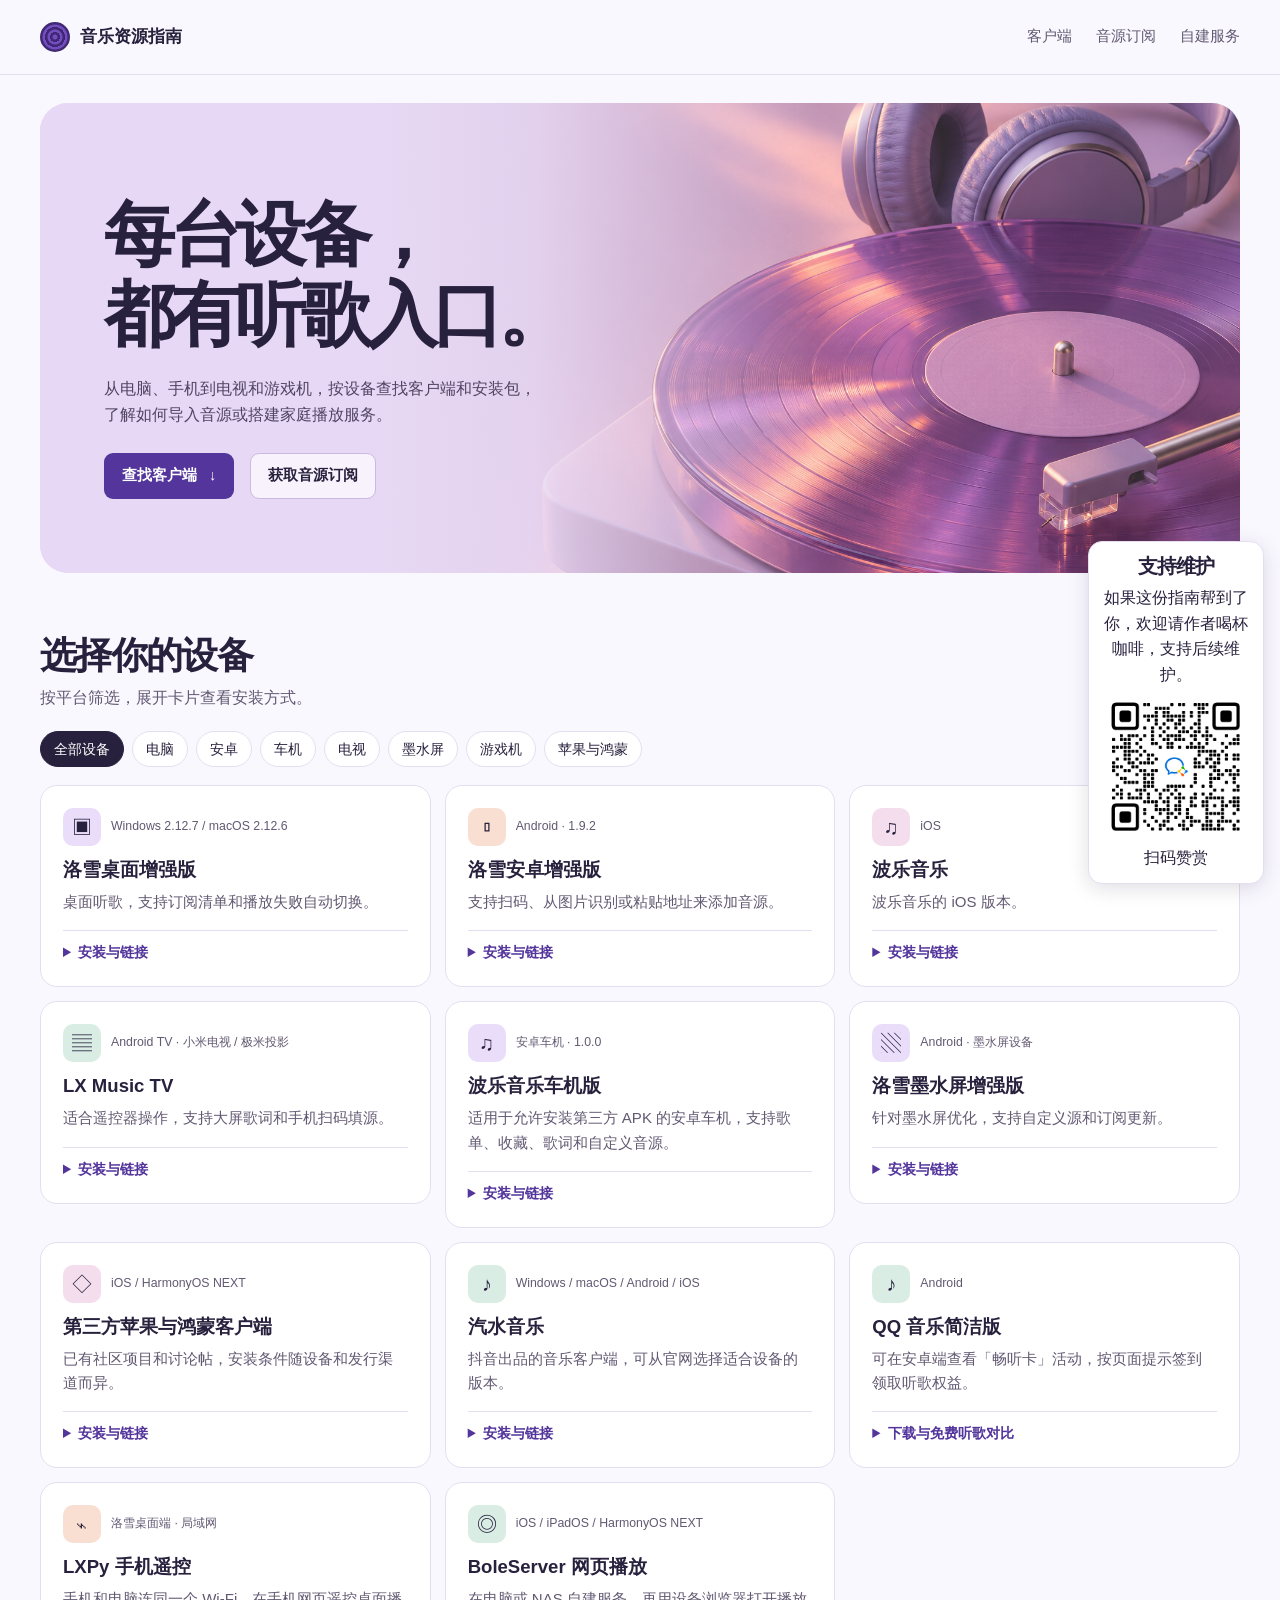
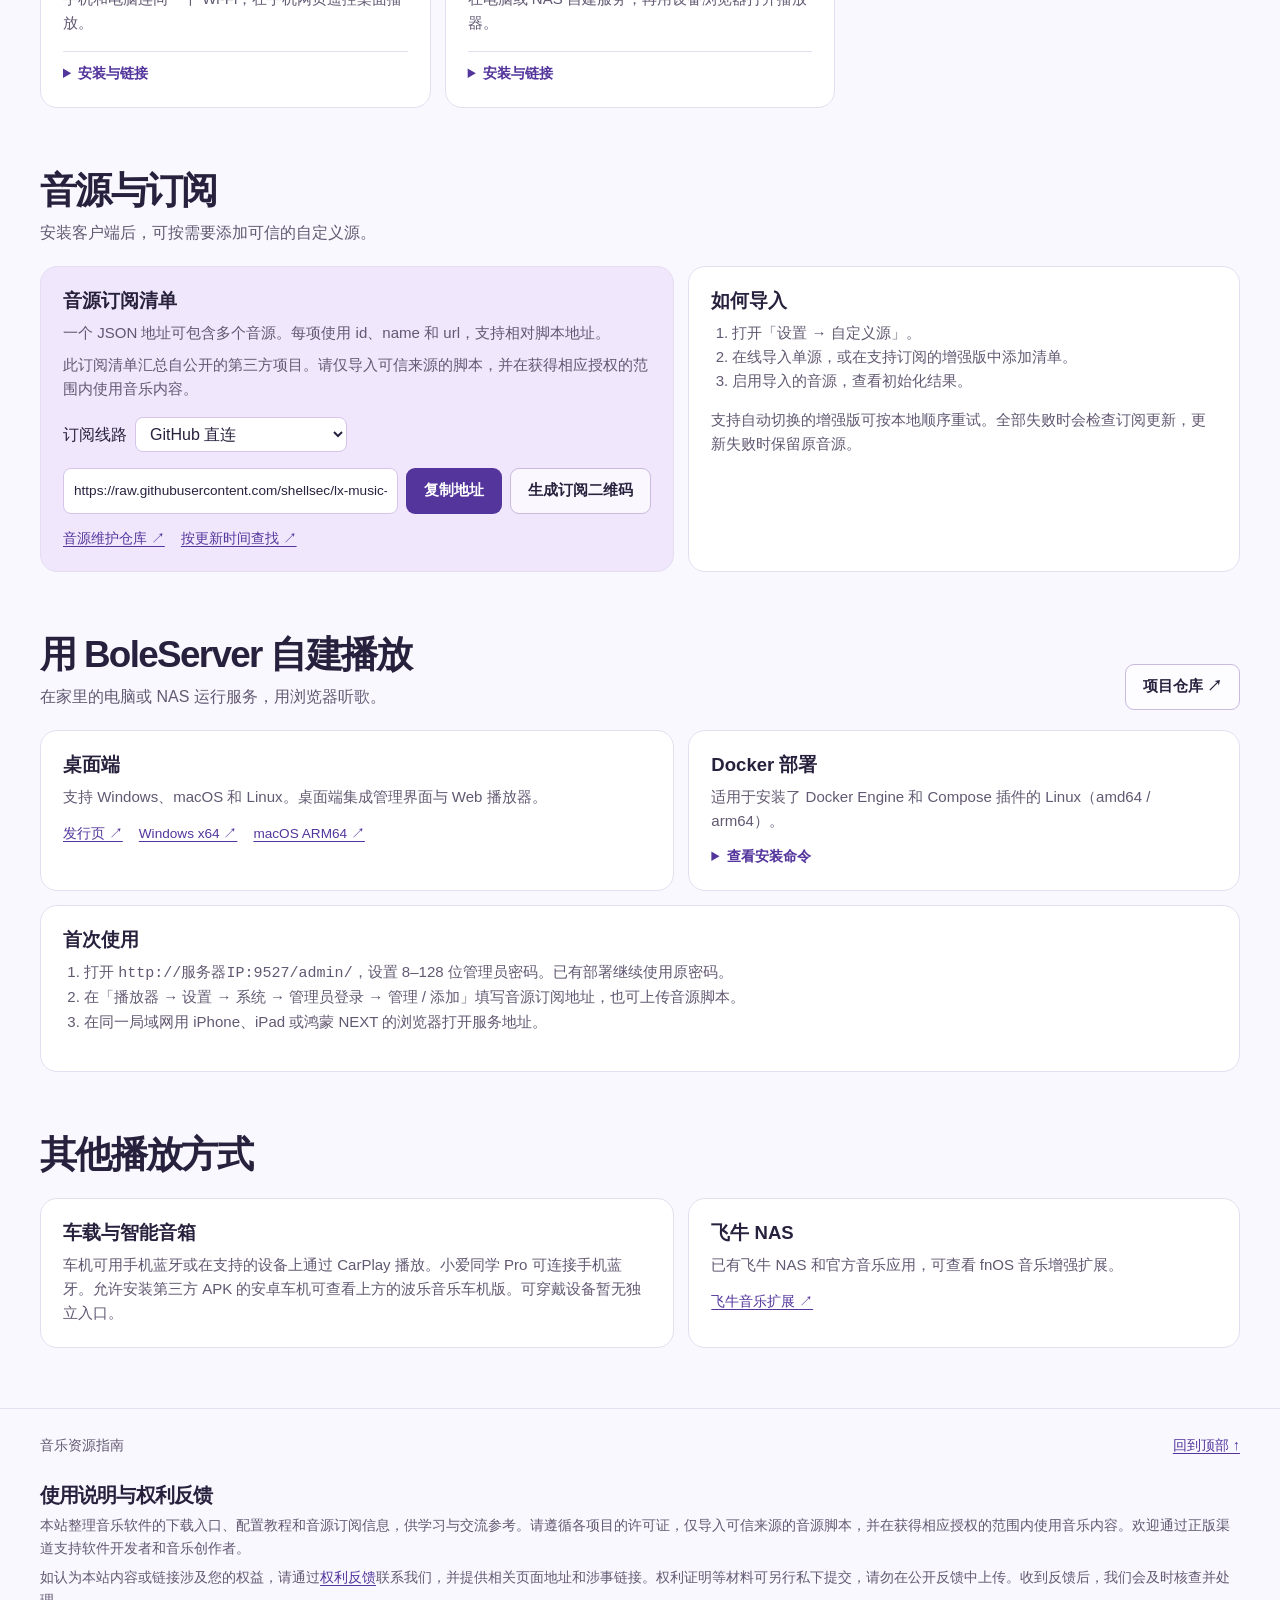
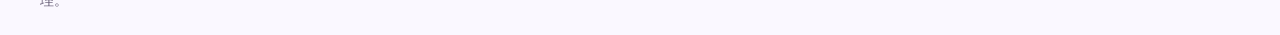
==== commit 97590ed6: "Order guide cards by device and use" ====
--- a/index.html
+++ b/index.html
@@ -82,6 +82,37 @@
       </div>
     </details>
   </article>
+  <article class="card" data-platforms="苹果与鸿蒙">
+    <div class="card-head"><span class="icon pink" aria-hidden="true">♫</span><span class="meta">iOS</span></div>
+    <h3>波乐音乐</h3>
+    <p>波乐音乐的 iOS 版本。</p>
+    <details class="card-details">
+      <summary>安装与链接</summary>
+      <p>IPA 未签名，下载后请按项目说明签名安装。</p>
+      <div class="links">
+      <a href="https://github.com/shellsec/bolemusic-ios/releases/download/v1.1.0/BoleMusic.ipa">下载 IPA（1.1.0）</a>
+      <a href="https://gh-proxy.org/https://github.com/shellsec/bolemusic-ios/releases/download/v1.1.0/BoleMusic.ipa">gh-proxy.org 加速</a>
+      <a href="https://ghfast.top/https://github.com/shellsec/bolemusic-ios/releases/download/v1.1.0/BoleMusic.ipa">ghfast.top 加速</a>
+      <a href="https://github.com/shellsec/bolemusic-ios/releases/tag/v1.1.0">发行说明</a>
+      <a href="https://github.com/shellsec/bolemusic-ios">iOS 项目仓库</a>
+      </div>
+    </details>
+  </article>
+  <article class="card" data-platforms="电视">
+    <div class="card-head"><span class="icon mint" aria-hidden="true">▤</span><span class="meta">Android TV · 小米电视 / 极米投影</span></div>
+    <h3>LX Music TV</h3>
+    <p>适合遥控器操作，支持大屏歌词和手机扫码填源。</p>
+    <details class="card-details">
+      <summary>安装与链接</summary>
+      <p>电视和平板架构不确定时选 universal。通过 U 盘或传文件安装后，打开设置扫码导入 JS 音源。</p>
+      <div class="links">
+      <a href="https://github.com/bmizhou/lx-music-tv/releases/download/2.9.202610241701/LXTV-2.9.202610241701-universal-release.apk">下载 universal APK</a>
+      <a href="https://github.com/bmizhou/lx-music-tv/releases/download/2.9.202610241701/LXTV-2.9.202610241701-arm64-v8a-release.apk">下载 arm64-v8a APK</a>
+      <a href="https://github.com/bmizhou/lx-music-tv/releases">GitHub 发行页</a>
+      <a href="https://github.com/bmizhou/lx-music-tv">项目仓库</a>
+      </div>
+    </details>
+  </article>
   <article class="card" id="car-client" data-platforms="安卓 车机">
     <div class="card-head"><span class="icon lilac" aria-hidden="true">♫</span><span class="meta">安卓车机 · 1.0.0</span></div>
     <h3>波乐音乐车机版</h3>
@@ -89,6 +120,7 @@
     <details class="card-details">
       <summary>安装与链接</summary>
       <p>首次安装建议选择通用包，也可按车机系统报告的 ABI 选择。首次安装时音源列表为空，可在「设置 → 基本设置」中添加。加速由第三方提供。</p>
+      <p>电脑上打开指南时，可以用手机扫码下载 APK，再传到车机。</p>
       <div class="links">
         <div class="download-options"><strong>universal · 通用包，首装推荐</strong><div><a href="https://github.com/shellsec/lx-music-mobile-car-auto-source/releases/download/v1.0.0/BoleMusic-Car-v1.0.0-universal.apk">GitHub 下载</a> <a href="https://gh-proxy.com/https://github.com/shellsec/lx-music-mobile-car-auto-source/releases/download/v1.0.0/BoleMusic-Car-v1.0.0-universal.apk">加速下载</a> <a href="https://quickchart.io/qr?size=640&amp;margin=4&amp;text=https%3A%2F%2Fgh-proxy.com%2Fhttps%3A%2F%2Fgithub.com%2Fshellsec%2Flx-music-mobile-car-auto-source%2Freleases%2Fdownload%2Fv1.0.0%2FBoleMusic-Car-v1.0.0-universal.apk">生成二维码</a></div></div>
         <div class="download-options"><strong>arm64-v8a</strong><div><a href="https://github.com/shellsec/lx-music-mobile-car-auto-source/releases/download/v1.0.0/BoleMusic-Car-v1.0.0-arm64-v8a.apk">GitHub 下载</a> <a href="https://gh-proxy.com/https://github.com/shellsec/lx-music-mobile-car-auto-source/releases/download/v1.0.0/BoleMusic-Car-v1.0.0-arm64-v8a.apk">加速下载</a> <a href="https://quickchart.io/qr?size=640&amp;margin=4&amp;text=https%3A%2F%2Fgh-proxy.com%2Fhttps%3A%2F%2Fgithub.com%2Fshellsec%2Flx-music-mobile-car-auto-source%2Freleases%2Fdownload%2Fv1.0.0%2FBoleMusic-Car-v1.0.0-arm64-v8a.apk">生成二维码</a></div></div>
@@ -97,37 +129,6 @@
         <div class="download-options"><strong>x86</strong><div><a href="https://github.com/shellsec/lx-music-mobile-car-auto-source/releases/download/v1.0.0/BoleMusic-Car-v1.0.0-x86.apk">GitHub 下载</a> <a href="https://gh-proxy.com/https://github.com/shellsec/lx-music-mobile-car-auto-source/releases/download/v1.0.0/BoleMusic-Car-v1.0.0-x86.apk">加速下载</a> <a href="https://quickchart.io/qr?size=640&amp;margin=4&amp;text=https%3A%2F%2Fgh-proxy.com%2Fhttps%3A%2F%2Fgithub.com%2Fshellsec%2Flx-music-mobile-car-auto-source%2Freleases%2Fdownload%2Fv1.0.0%2FBoleMusic-Car-v1.0.0-x86.apk">生成二维码</a></div></div>
         <a href="https://github.com/shellsec/lx-music-mobile-car-auto-source/releases">GitHub 发行页</a>
         <a href="https://github.com/shellsec/lx-music-mobile-car-auto-source#readme">项目说明</a>
-      </div>
-    </details>
-  </article>
-  <article class="card" data-platforms="苹果与鸿蒙">
-    <div class="card-head"><span class="icon pink" aria-hidden="true">♫</span><span class="meta">iOS</span></div>
-    <h3>波乐音乐</h3>
-    <p>波乐音乐的 iOS 版本。</p>
-    <details class="card-details">
-      <summary>安装与链接</summary>
-      <p>IPA 未签名，下载后请按项目说明签名安装。</p>
-      <div class="links">
-      <a href="https://github.com/shellsec/bolemusic-ios/releases/download/v1.1.0/BoleMusic.ipa">下载 IPA（1.1.0）</a>
-      <a href="https://gh-proxy.org/https://github.com/shellsec/bolemusic-ios/releases/download/v1.1.0/BoleMusic.ipa">gh-proxy.org 加速</a>
-      <a href="https://ghfast.top/https://github.com/shellsec/bolemusic-ios/releases/download/v1.1.0/BoleMusic.ipa">ghfast.top 加速</a>
-      <a href="https://github.com/shellsec/bolemusic-ios/releases/tag/v1.1.0">发行说明</a>
-      <a href="https://github.com/shellsec/bolemusic-ios">iOS 项目仓库</a>
-      </div>
-    </details>
-  </article>
-  <article class="card" data-platforms="电视">
-    <div class="card-head"><span class="icon mint" aria-hidden="true">▤</span><span class="meta">Android TV · 小米电视 / 极米投影</span></div>
-    <h3>LX Music TV</h3>
-    <p>适合遥控器操作，支持大屏歌词和手机扫码填源。</p>
-    <details class="card-details">
-      <summary>安装与链接</summary>
-      <p>电视和平板架构不确定时选 universal。通过 U 盘或传文件安装后，打开设置扫码导入 JS 音源。</p>
-      <div class="links">
-      <a href="https://github.com/bmizhou/lx-music-tv/releases/download/2.9.202610241701/LXTV-2.9.202610241701-universal-release.apk">下载 universal APK</a>
-      <a href="https://github.com/bmizhou/lx-music-tv/releases/download/2.9.202610241701/LXTV-2.9.202610241701-arm64-v8a-release.apk">下载 arm64-v8a APK</a>
-      <a href="https://github.com/bmizhou/lx-music-tv/releases">GitHub 发行页</a>
-      <a href="https://github.com/bmizhou/lx-music-tv">项目仓库</a>
       </div>
     </details>
   </article>
@@ -150,35 +151,6 @@
       </div>
     </details>
   </article>
-  <article class="card" data-platforms="电脑">
-    <div class="card-head"><span class="icon peach" aria-hidden="true">⌁</span><span class="meta">洛雪桌面端 · 局域网</span></div>
-    <h3>LXPy 手机遥控</h3>
-    <p>手机和电脑连同一个 Wi-Fi，在手机网页遥控桌面播放。</p>
-    <details class="card-details">
-      <summary>安装与链接</summary>
-      <p>在洛雪桌面端的「设置 → 开放 API」启用开放 API 服务，再按 LXPy 说明运行启动脚本。</p>
-      <div class="links">
-      <a href="https://github.com/shellsec/lxpy/archive/HEAD.zip">下载源码 ZIP</a>
-      <a href="https://github.com/shellsec/lxpy">项目仓库</a>
-      </div>
-    </details>
-  </article>
-  <article class="card" data-platforms="苹果与鸿蒙 电脑">
-    <div class="card-head"><span class="icon mint" aria-hidden="true">◎</span><span class="meta">iOS / iPadOS / HarmonyOS NEXT</span></div>
-    <h3>BoleServer 网页播放</h3>
-    <p>在电脑或 NAS 自建服务，再用设备浏览器打开播放器。</p>
-    <details class="card-details">
-      <summary>安装与链接</summary>
-      <p>搭建服务并在管理界面设置密码与音源。播放设备与服务在同一局域网时，可直接打开服务地址。</p>
-      <div class="links">
-      <a href="https://github.com/shellsec/boleserver/releases/download/v2.1.3-bole.1/BoleServer.2.1.3.x64.Portable.exe">Windows x64 便携版</a>
-      <a href="https://github.com/shellsec/boleserver/releases/download/v2.1.3-bole.1/BoleServer.2.1.3.arm64.dmg">macOS ARM64 安装包</a>
-      <a href="https://github.com/shellsec/boleserver/releases/latest">GitHub 发行页</a>
-      <a href="#server">查看搭建方式</a>
-      <a href="https://github.com/shellsec/boleserver">项目仓库</a>
-      </div>
-    </details>
-  </article>
   <article class="card" data-platforms="苹果与鸿蒙">
     <div class="card-head"><span class="icon pink" aria-hidden="true">◇</span><span class="meta">iOS / HarmonyOS NEXT</span></div>
     <h3>第三方苹果与鸿蒙客户端</h3>
@@ -219,6 +191,35 @@
       </ul>
       <p>QQ 音乐简洁版的下载入口适用于安卓。汽水音乐官网另有 iOS、电脑版及车载版，各端活动以 App 内显示为准。</p>
       <div class="links"><a href="https://sj.qq.com/appdetail/com.tencent.freemusic">应用宝下载</a></div>
+    </details>
+  </article>
+  <article class="card" data-platforms="电脑">
+    <div class="card-head"><span class="icon peach" aria-hidden="true">⌁</span><span class="meta">洛雪桌面端 · 局域网</span></div>
+    <h3>LXPy 手机遥控</h3>
+    <p>手机和电脑连同一个 Wi-Fi，在手机网页遥控桌面播放。</p>
+    <details class="card-details">
+      <summary>安装与链接</summary>
+      <p>在洛雪桌面端的「设置 → 开放 API」启用开放 API 服务，再按 LXPy 说明运行启动脚本。</p>
+      <div class="links">
+      <a href="https://github.com/shellsec/lxpy/archive/HEAD.zip">下载源码 ZIP</a>
+      <a href="https://github.com/shellsec/lxpy">项目仓库</a>
+      </div>
+    </details>
+  </article>
+  <article class="card" data-platforms="苹果与鸿蒙 电脑">
+    <div class="card-head"><span class="icon mint" aria-hidden="true">◎</span><span class="meta">iOS / iPadOS / HarmonyOS NEXT</span></div>
+    <h3>BoleServer 网页播放</h3>
+    <p>在电脑或 NAS 自建服务，再用设备浏览器打开播放器。</p>
+    <details class="card-details">
+      <summary>安装与链接</summary>
+      <p>搭建服务并在管理界面设置密码与音源。播放设备与服务在同一局域网时，可直接打开服务地址。</p>
+      <div class="links">
+      <a href="https://github.com/shellsec/boleserver/releases/download/v2.1.3-bole.1/BoleServer.2.1.3.x64.Portable.exe">Windows x64 便携版</a>
+      <a href="https://github.com/shellsec/boleserver/releases/download/v2.1.3-bole.1/BoleServer.2.1.3.arm64.dmg">macOS ARM64 安装包</a>
+      <a href="https://github.com/shellsec/boleserver/releases/latest">GitHub 发行页</a>
+      <a href="#server">查看搭建方式</a>
+      <a href="https://github.com/shellsec/boleserver">项目仓库</a>
+      </div>
     </details>
   </article>
 </div>
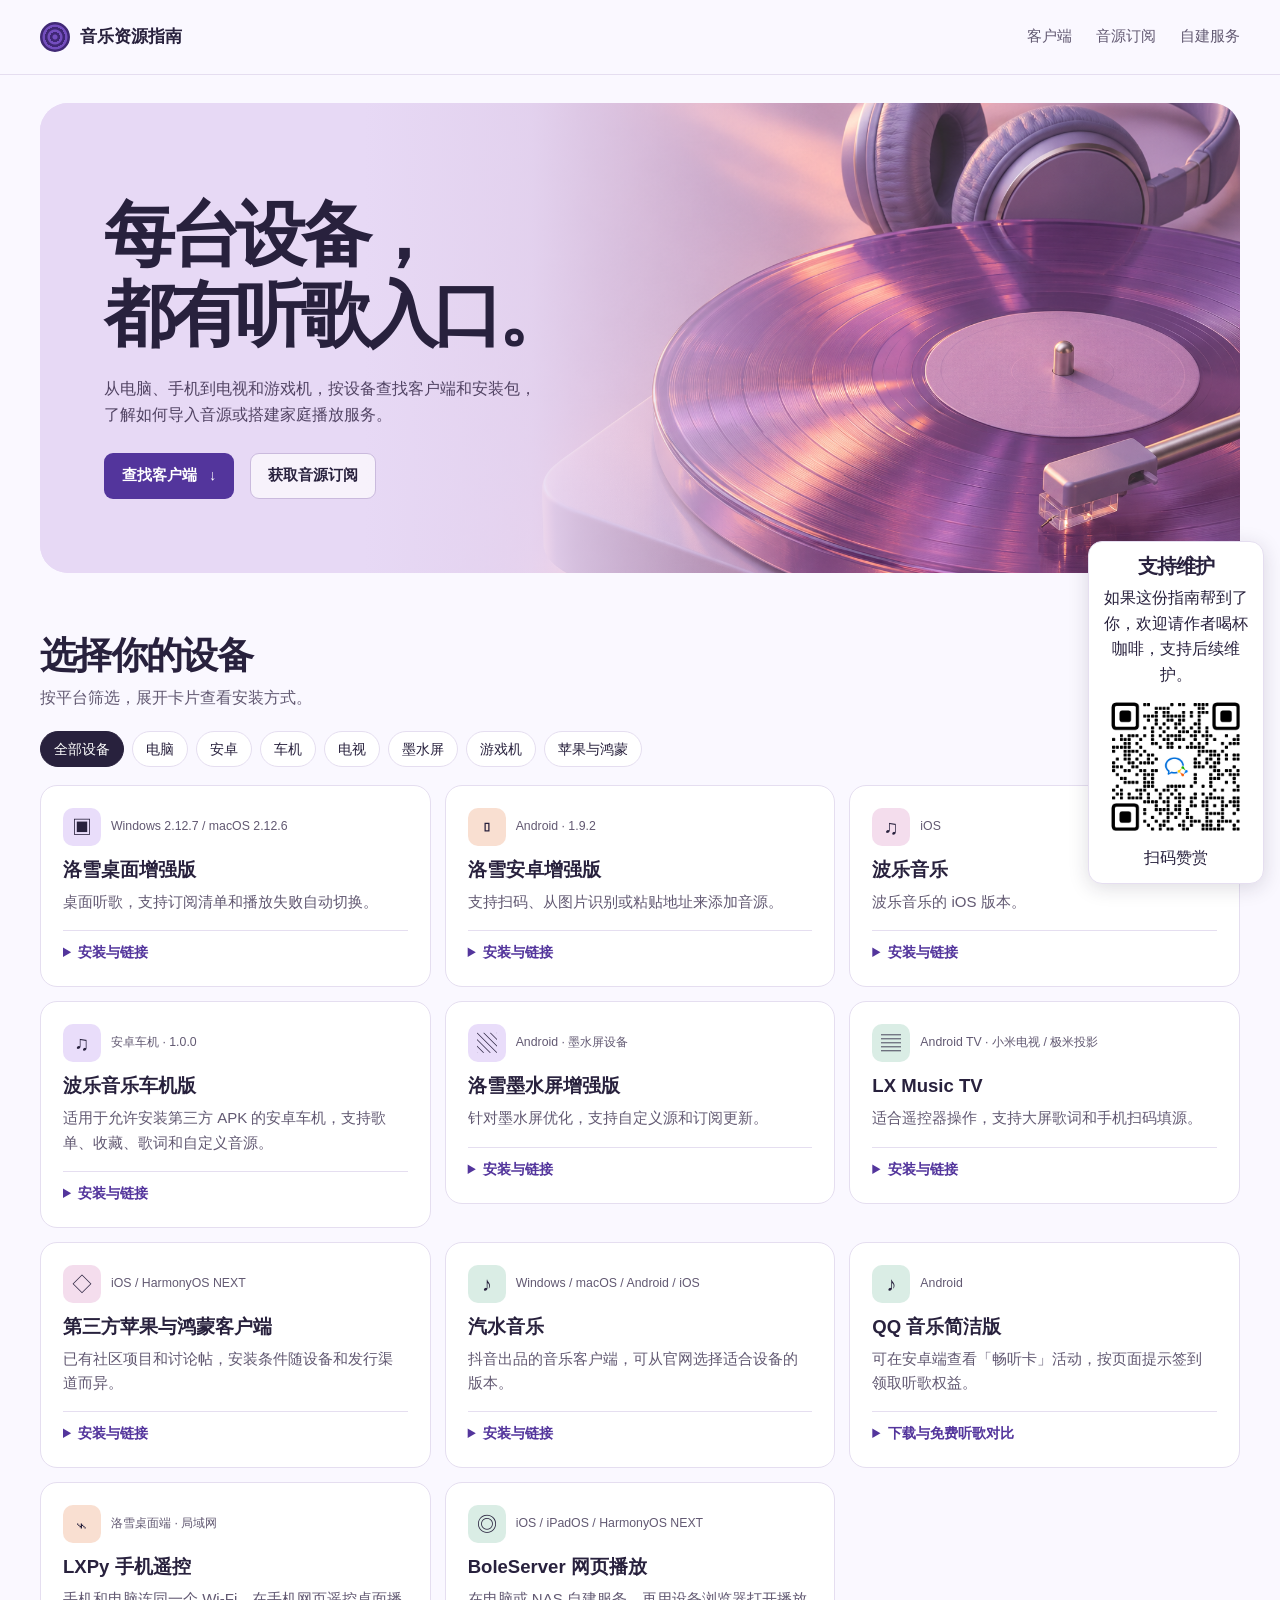
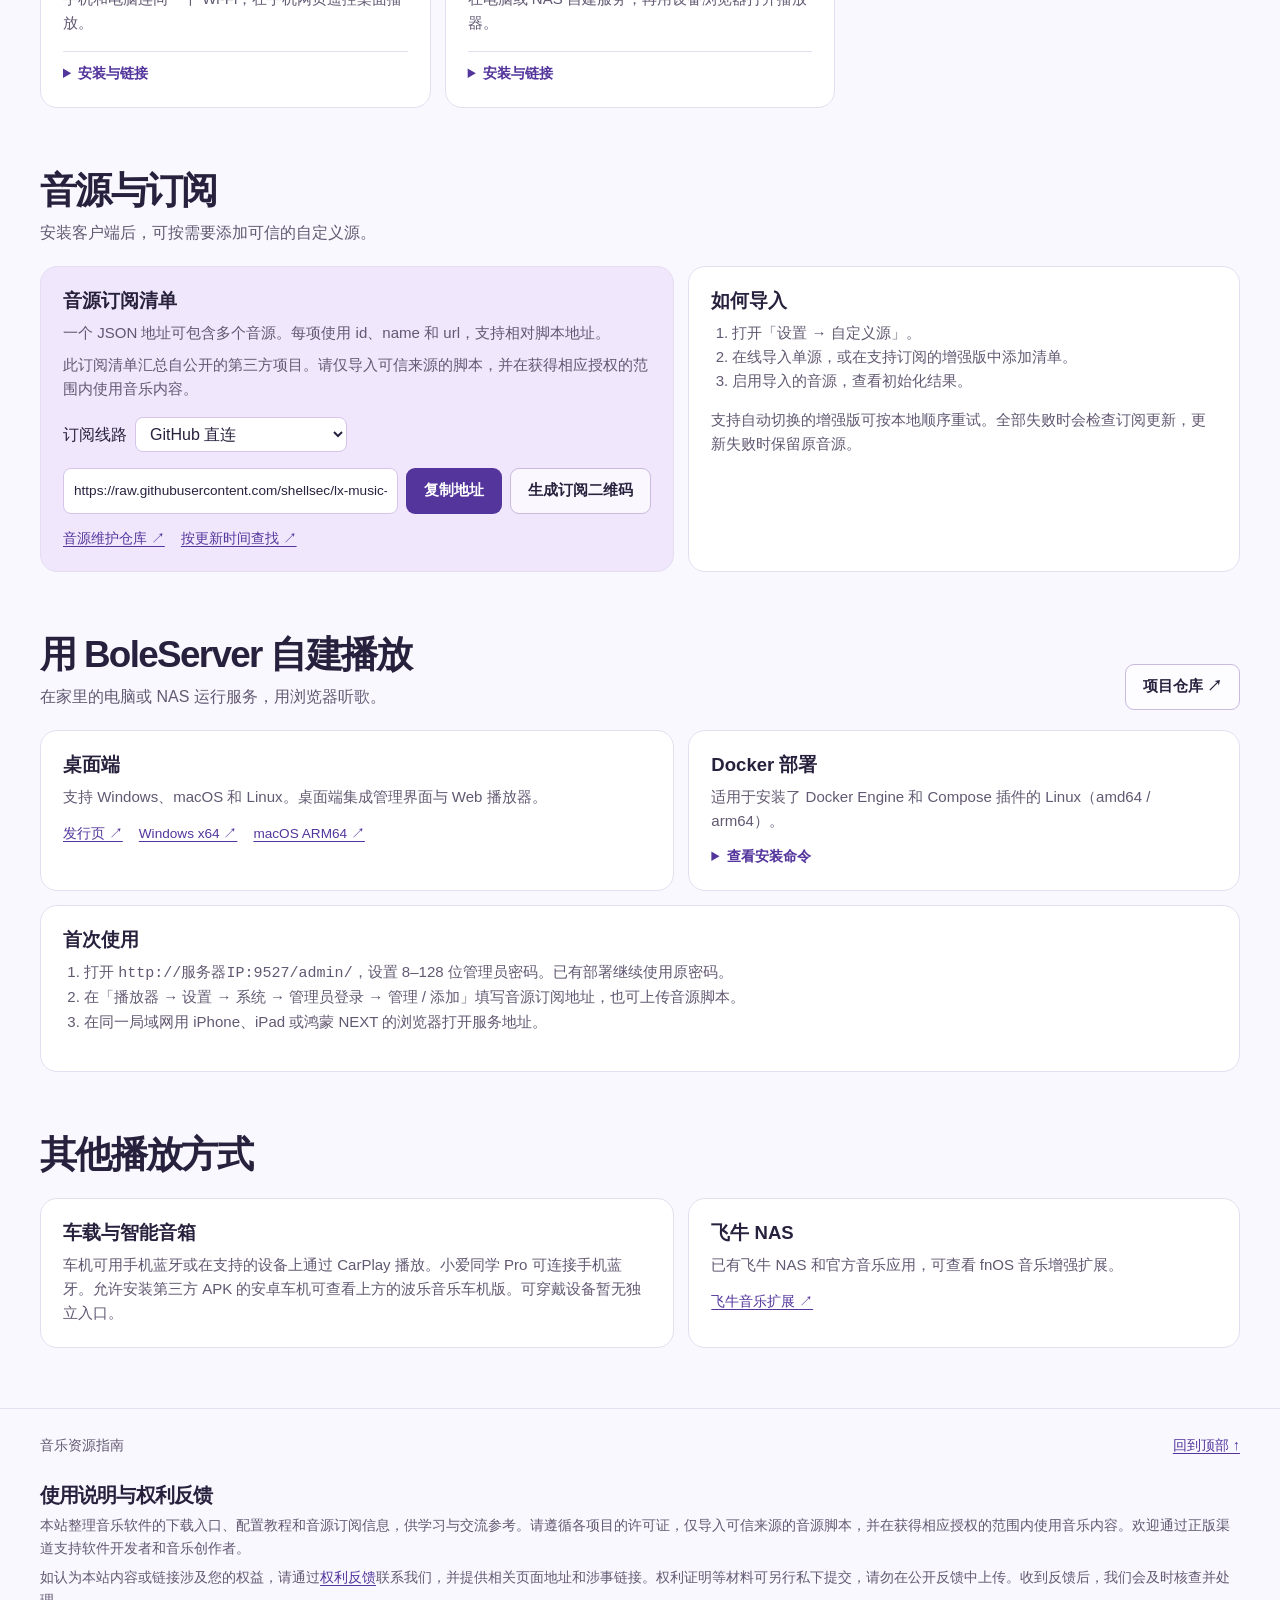
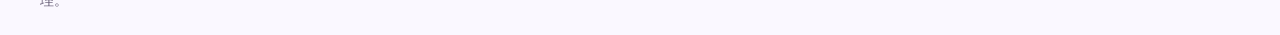
==== commit f926d570: "Place TV card after the e-ink edition" ====
--- a/index.html
+++ b/index.html
@@ -98,21 +98,6 @@
       </div>
     </details>
   </article>
-  <article class="card" data-platforms="电视">
-    <div class="card-head"><span class="icon mint" aria-hidden="true">▤</span><span class="meta">Android TV · 小米电视 / 极米投影</span></div>
-    <h3>LX Music TV</h3>
-    <p>适合遥控器操作，支持大屏歌词和手机扫码填源。</p>
-    <details class="card-details">
-      <summary>安装与链接</summary>
-      <p>电视和平板架构不确定时选 universal。通过 U 盘或传文件安装后，打开设置扫码导入 JS 音源。</p>
-      <div class="links">
-      <a href="https://github.com/bmizhou/lx-music-tv/releases/download/2.9.202610241701/LXTV-2.9.202610241701-universal-release.apk">下载 universal APK</a>
-      <a href="https://github.com/bmizhou/lx-music-tv/releases/download/2.9.202610241701/LXTV-2.9.202610241701-arm64-v8a-release.apk">下载 arm64-v8a APK</a>
-      <a href="https://github.com/bmizhou/lx-music-tv/releases">GitHub 发行页</a>
-      <a href="https://github.com/bmizhou/lx-music-tv">项目仓库</a>
-      </div>
-    </details>
-  </article>
   <article class="card" id="car-client" data-platforms="安卓 车机">
     <div class="card-head"><span class="icon lilac" aria-hidden="true">♫</span><span class="meta">安卓车机 · 1.0.0</span></div>
     <h3>波乐音乐车机版</h3>
@@ -148,6 +133,21 @@
       <a href="https://github.com/shellsec/lx-music-eink/releases/download/v1.9.5-eink.1/SHA256SUMS.txt">SHA-256 校验</a>
       <a href="https://github.com/shellsec/lx-music-eink/releases/tag/v1.9.5-eink.1">发行说明（1.9.5-eink.1）</a>
       <a href="https://github.com/shellsec/lx-music-eink">项目仓库</a>
+      </div>
+    </details>
+  </article>
+  <article class="card" data-platforms="电视">
+    <div class="card-head"><span class="icon mint" aria-hidden="true">▤</span><span class="meta">Android TV · 小米电视 / 极米投影</span></div>
+    <h3>LX Music TV</h3>
+    <p>适合遥控器操作，支持大屏歌词和手机扫码填源。</p>
+    <details class="card-details">
+      <summary>安装与链接</summary>
+      <p>电视和平板架构不确定时选 universal。通过 U 盘或传文件安装后，打开设置扫码导入 JS 音源。</p>
+      <div class="links">
+      <a href="https://github.com/bmizhou/lx-music-tv/releases/download/2.9.202610241701/LXTV-2.9.202610241701-universal-release.apk">下载 universal APK</a>
+      <a href="https://github.com/bmizhou/lx-music-tv/releases/download/2.9.202610241701/LXTV-2.9.202610241701-arm64-v8a-release.apk">下载 arm64-v8a APK</a>
+      <a href="https://github.com/bmizhou/lx-music-tv/releases">GitHub 发行页</a>
+      <a href="https://github.com/bmizhou/lx-music-tv">项目仓库</a>
       </div>
     </details>
   </article>
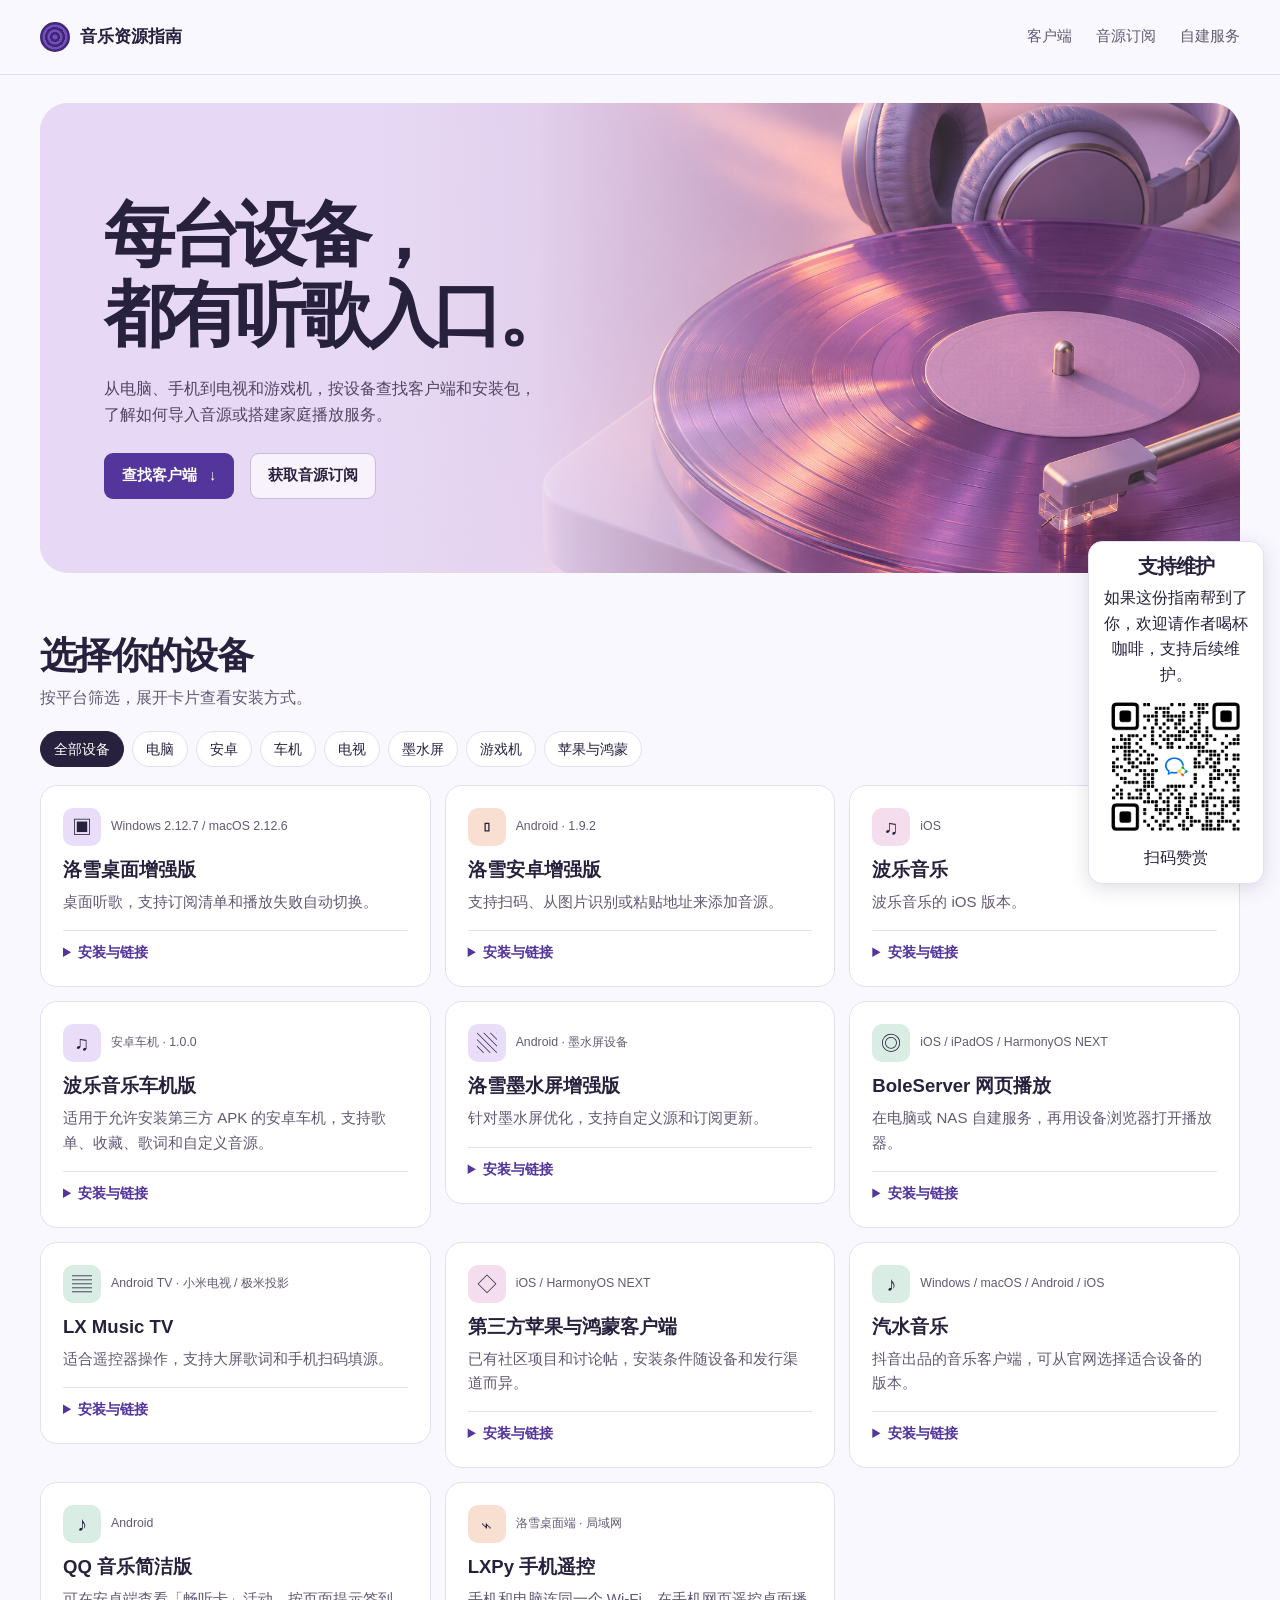
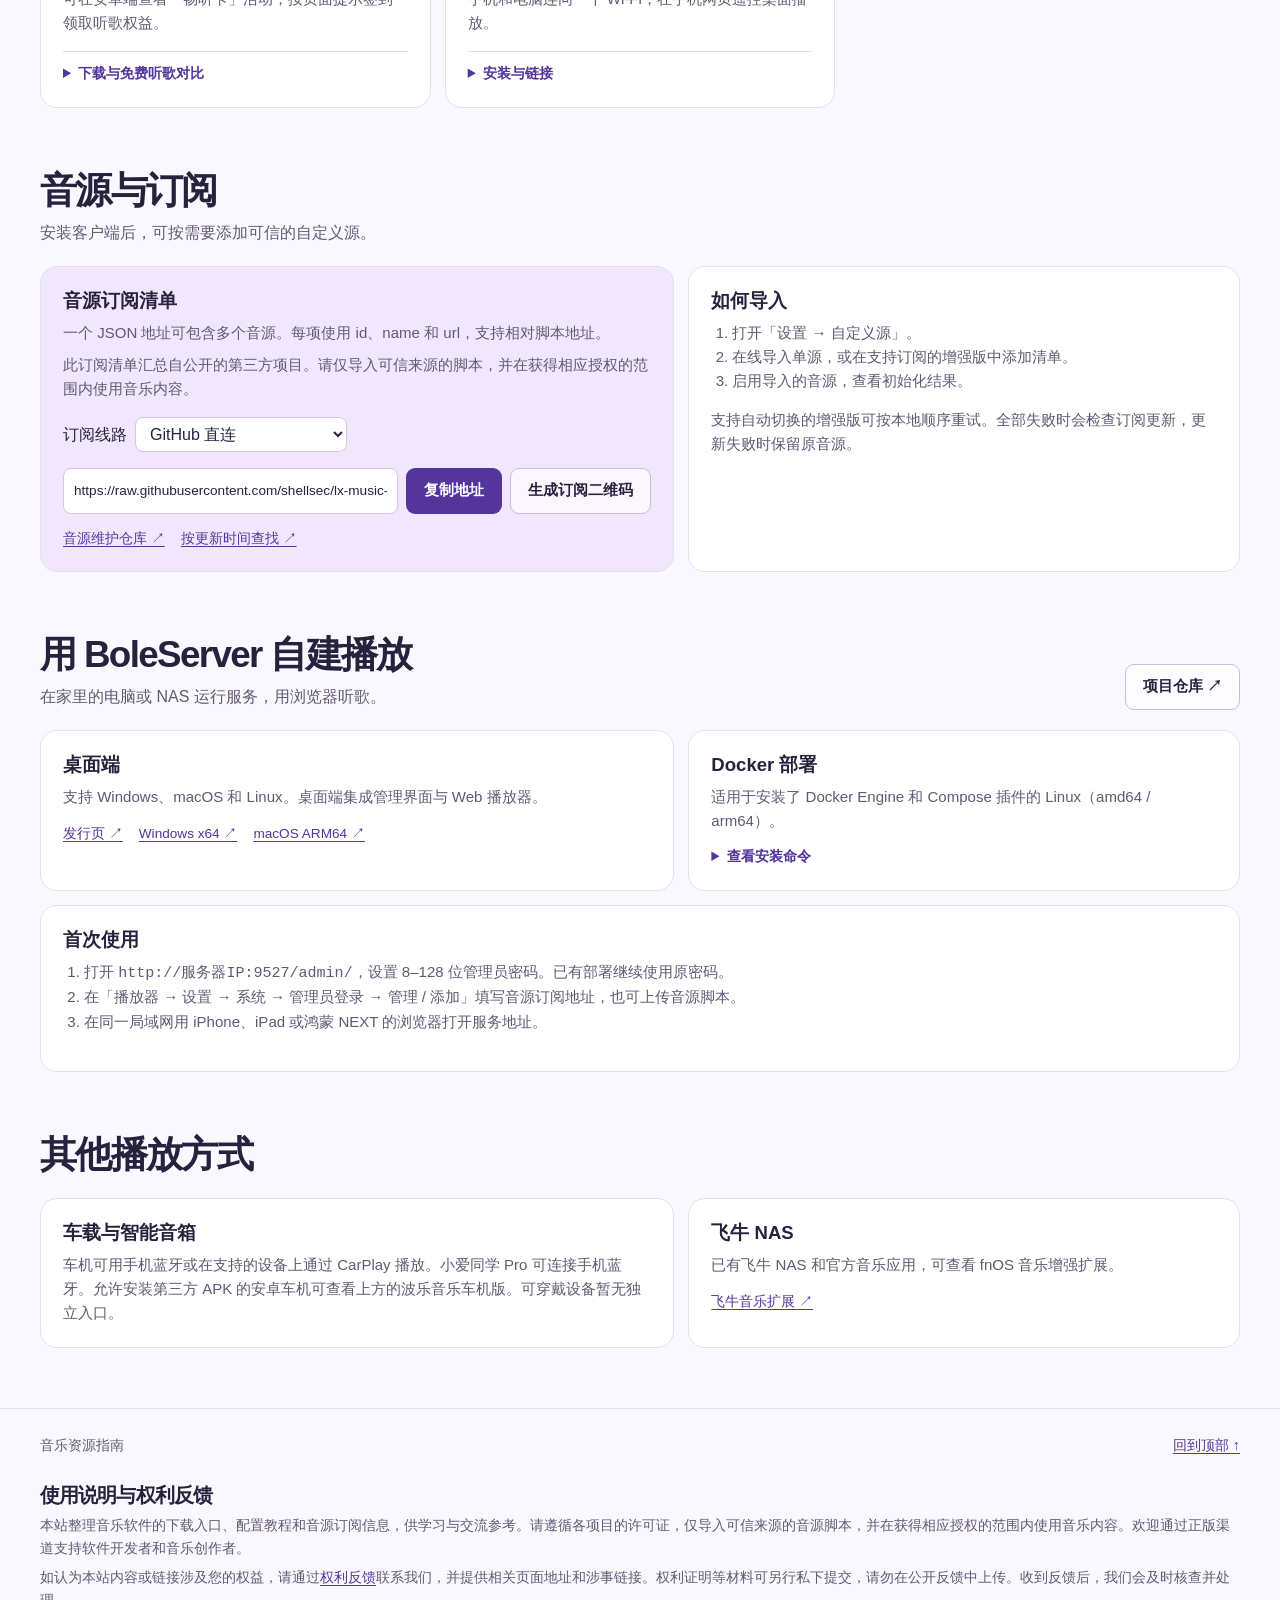
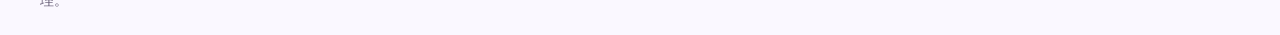
==== commit 4f2b57dc: "Place BoleServer after the e-ink card" ====
--- a/index.html
+++ b/index.html
@@ -136,6 +136,22 @@
       </div>
     </details>
   </article>
+  <article class="card" data-platforms="苹果与鸿蒙 电脑">
+    <div class="card-head"><span class="icon mint" aria-hidden="true">◎</span><span class="meta">iOS / iPadOS / HarmonyOS NEXT</span></div>
+    <h3>BoleServer 网页播放</h3>
+    <p>在电脑或 NAS 自建服务，再用设备浏览器打开播放器。</p>
+    <details class="card-details">
+      <summary>安装与链接</summary>
+      <p>搭建服务并在管理界面设置密码与音源。播放设备与服务在同一局域网时，可直接打开服务地址。</p>
+      <div class="links">
+      <a href="https://github.com/shellsec/boleserver/releases/download/v2.1.3-bole.1/BoleServer.2.1.3.x64.Portable.exe">Windows x64 便携版</a>
+      <a href="https://github.com/shellsec/boleserver/releases/download/v2.1.3-bole.1/BoleServer.2.1.3.arm64.dmg">macOS ARM64 安装包</a>
+      <a href="https://github.com/shellsec/boleserver/releases/latest">GitHub 发行页</a>
+      <a href="#server">查看搭建方式</a>
+      <a href="https://github.com/shellsec/boleserver">项目仓库</a>
+      </div>
+    </details>
+  </article>
   <article class="card" data-platforms="电视">
     <div class="card-head"><span class="icon mint" aria-hidden="true">▤</span><span class="meta">Android TV · 小米电视 / 极米投影</span></div>
     <h3>LX Music TV</h3>
@@ -203,22 +219,6 @@
       <div class="links">
       <a href="https://github.com/shellsec/lxpy/archive/HEAD.zip">下载源码 ZIP</a>
       <a href="https://github.com/shellsec/lxpy">项目仓库</a>
-      </div>
-    </details>
-  </article>
-  <article class="card" data-platforms="苹果与鸿蒙 电脑">
-    <div class="card-head"><span class="icon mint" aria-hidden="true">◎</span><span class="meta">iOS / iPadOS / HarmonyOS NEXT</span></div>
-    <h3>BoleServer 网页播放</h3>
-    <p>在电脑或 NAS 自建服务，再用设备浏览器打开播放器。</p>
-    <details class="card-details">
-      <summary>安装与链接</summary>
-      <p>搭建服务并在管理界面设置密码与音源。播放设备与服务在同一局域网时，可直接打开服务地址。</p>
-      <div class="links">
-      <a href="https://github.com/shellsec/boleserver/releases/download/v2.1.3-bole.1/BoleServer.2.1.3.x64.Portable.exe">Windows x64 便携版</a>
-      <a href="https://github.com/shellsec/boleserver/releases/download/v2.1.3-bole.1/BoleServer.2.1.3.arm64.dmg">macOS ARM64 安装包</a>
-      <a href="https://github.com/shellsec/boleserver/releases/latest">GitHub 发行页</a>
-      <a href="#server">查看搭建方式</a>
-      <a href="https://github.com/shellsec/boleserver">项目仓库</a>
       </div>
     </details>
   </article>
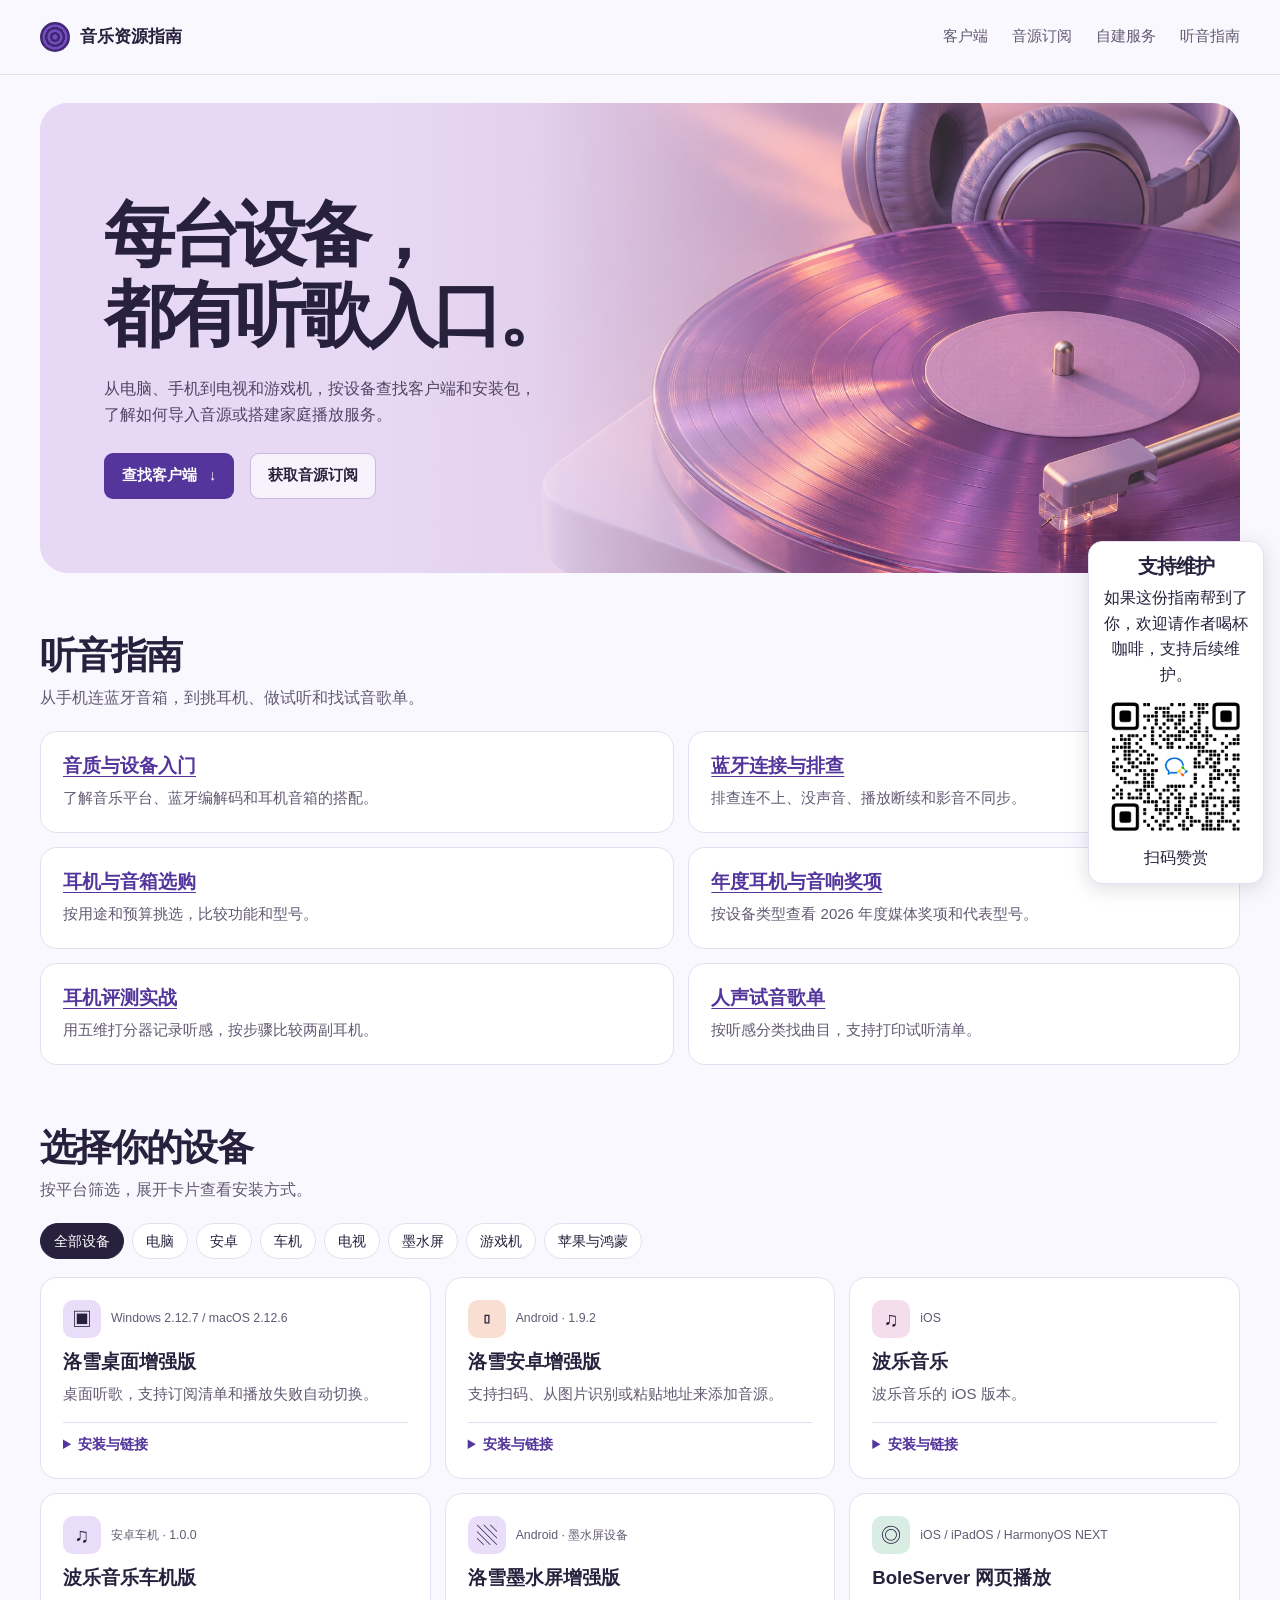
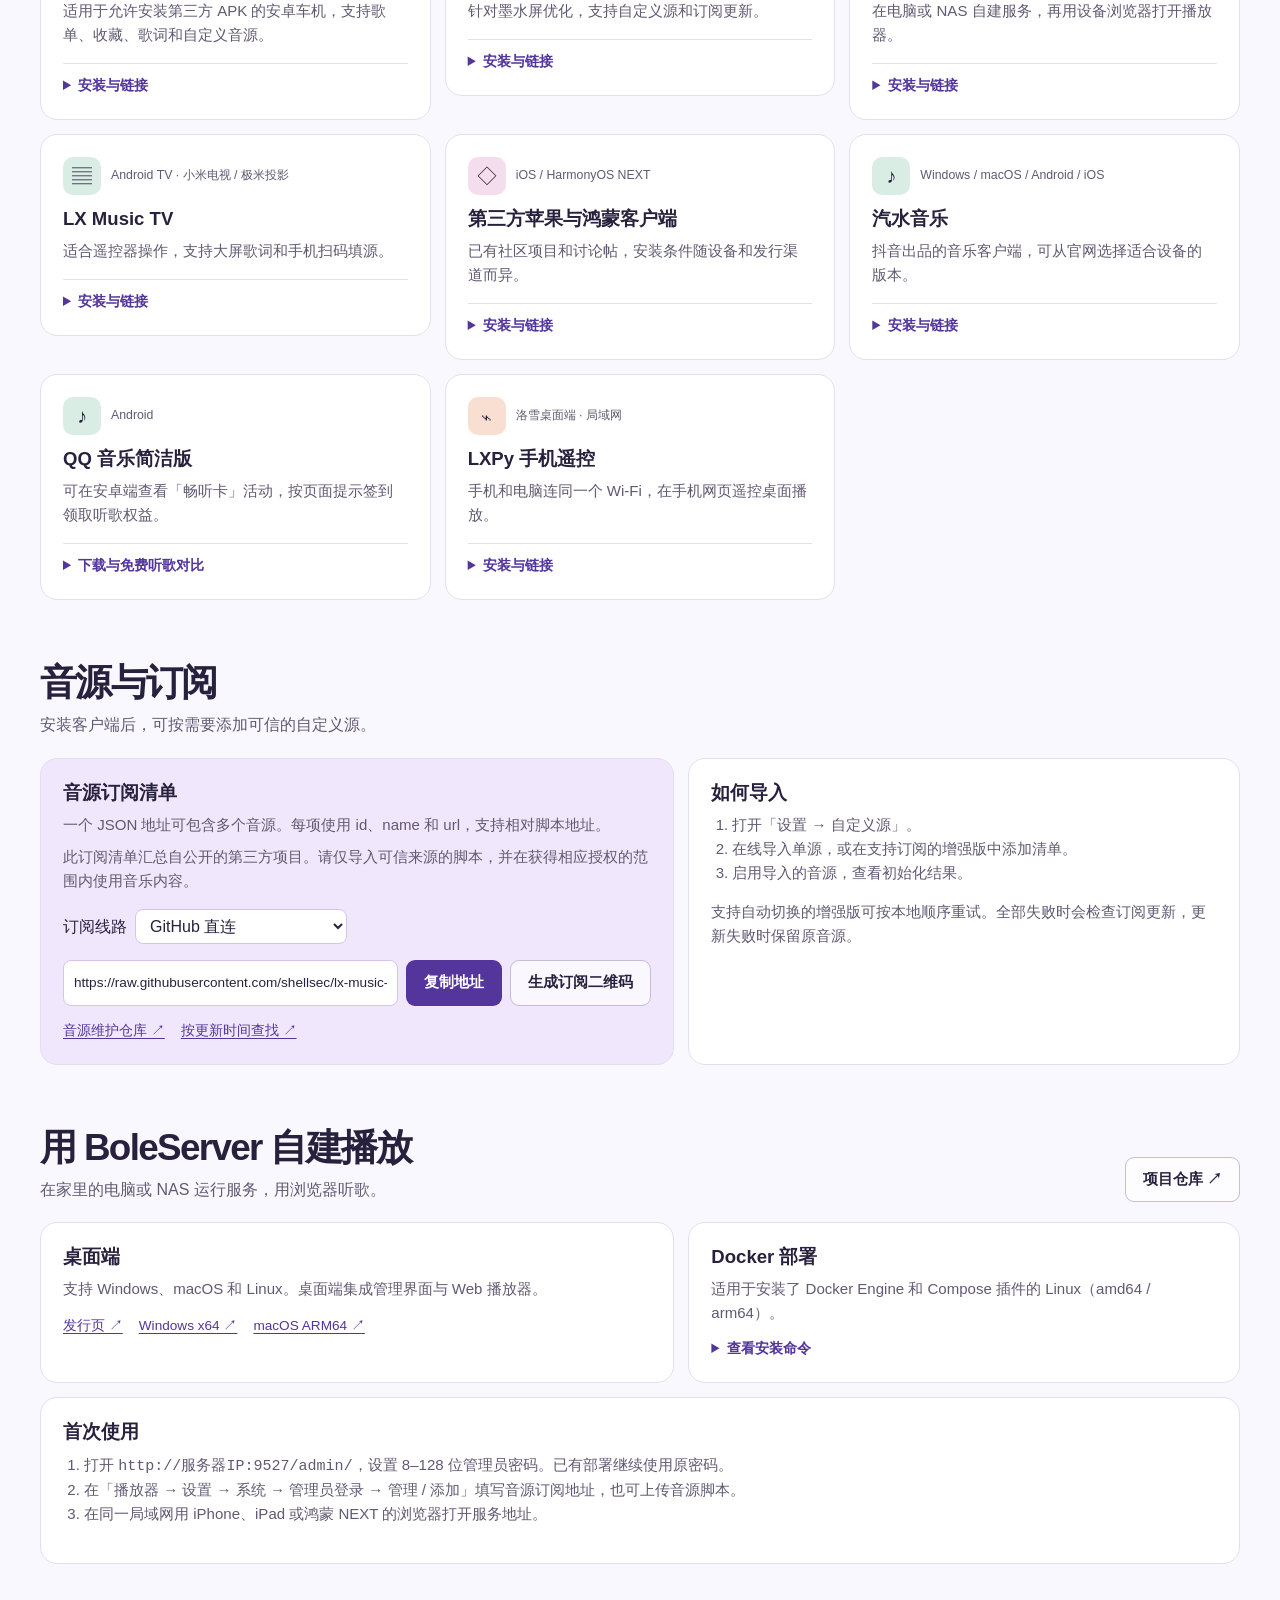
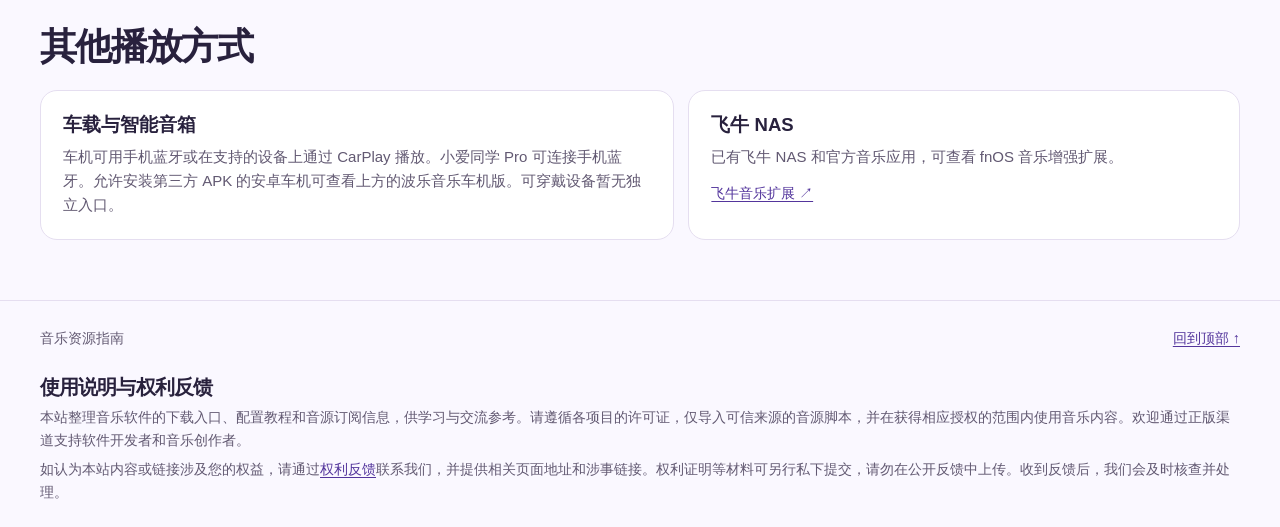
==== commit a3d56a6c: "Publish listening guide section" ====
--- a/index.html
+++ b/index.html
@@ -25,7 +25,7 @@
   "publisher": {"@type": "Person", "name": "shellsec", "url": "https://shellsec.com/"}
 }
 </script>
-<link rel="stylesheet" href="style.css?v=6471ffd">
+<link rel="stylesheet" href="style.css?v=listening">
 <script src="assets/qrcode-generator-2.0.4.js" defer></script>
 <script src="resources.js?v=20261126" defer></script>
 </head>
@@ -33,7 +33,7 @@
 <a class="skip" href="#main">跳到内容</a>
 <header class="top"><div class="wrap top-inner">
 <a class="brand" href="#"><span class="disc" aria-hidden="true"></span>音乐资源指南</a>
-<nav aria-label="主要导航"><a href="#clients">客户端</a><a href="#sources">音源订阅</a><a href="#server">自建服务</a></nav>
+<nav aria-label="主要导航"><a href="#clients">客户端</a><a href="#sources">音源订阅</a><a href="#server">自建服务</a><a href="#listening">听音指南</a></nav>
 </div></header>
 <main id="main" class="wrap">
 <section class="hero" aria-labelledby="title">
@@ -42,6 +42,17 @@
 <p>从电脑、手机到电视和游戏机，按设备查找客户端和安装包，了解如何导入音源或搭建家庭播放服务。</p>
 <div class="actions"><a class="button primary" href="#clients">查找客户端 <span aria-hidden="true">↓</span></a><a class="button secondary" href="#sources">获取音源订阅</a></div>
 </div>
+</section>
+<section id="listening" class="section" aria-labelledby="listening-title">
+  <div class="section-head"><div><h2 id="listening-title">听音指南</h2><p>从手机连蓝牙音箱，到挑耳机、做试听和找试音歌单。</p></div></div>
+  <div class="source-layout">
+    <article class="panel"><h3><a href="listening/audio-basics.html">音质与设备入门</a></h3><p>了解音乐平台、蓝牙编解码和耳机音箱的搭配。</p></article>
+    <article class="panel"><h3><a href="listening/bluetooth-help.html">蓝牙连接与排查</a></h3><p>排查连不上、没声音、播放断续和影音不同步。</p></article>
+    <article class="panel"><h3><a href="listening/buying-guide.html">耳机与音箱选购</a></h3><p>按用途和预算挑选，比较功能和型号。</p></article>
+    <article class="panel"><h3><a href="listening/world-audio-awards.html">年度耳机与音响奖项</a></h3><p>按设备类型查看 2026 年度媒体奖项和代表型号。</p></article>
+    <article class="panel"><h3><a href="listening/headphone-tests.html">耳机评测实战</a></h3><p>用五维打分器记录听感，按步骤比较两副耳机。</p></article>
+    <article class="panel"><h3><a href="listening/vocal-playlist.html">人声试音歌单</a></h3><p>按听感分类找曲目，支持打印试听清单。</p></article>
+  </div>
 </section>
 <section id="clients" class="section" aria-labelledby="clients-title">
 <div class="section-head"><div><h2 id="clients-title">选择你的设备</h2><p>按平台筛选，展开卡片查看安装方式。</p></div></div>
--- a/style.css
+++ b/style.css
@@ -120,7 +120,7 @@
 @media (max-width: 650px) {
   .wrap { width: calc(100% - 32px); }
   .top-inner { min-height: 62px; }
-  nav { gap: 10px; }
+  nav { flex-wrap: wrap; gap: 4px 10px; }
   nav a { font-size: .76rem; }
   .brand { font-size: .9rem; gap: 6px; }
   .disc { width: 22px; }
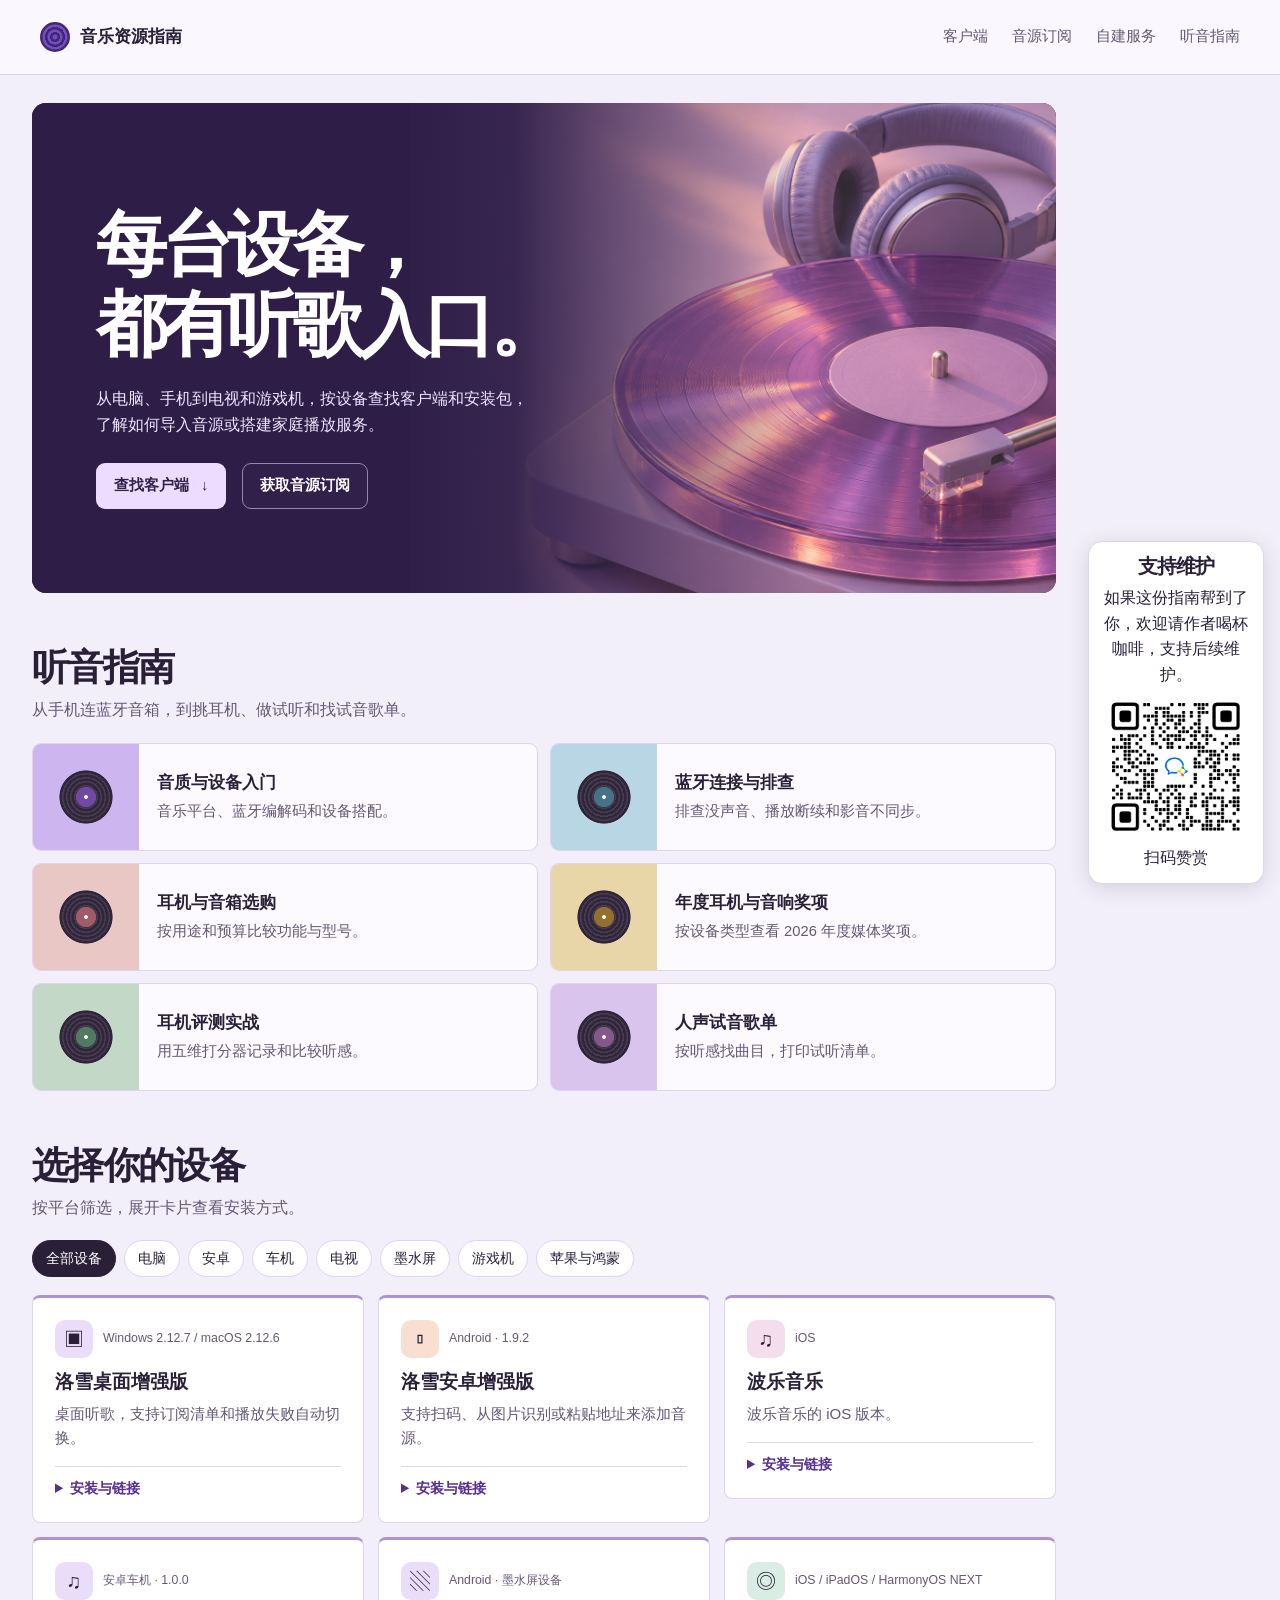
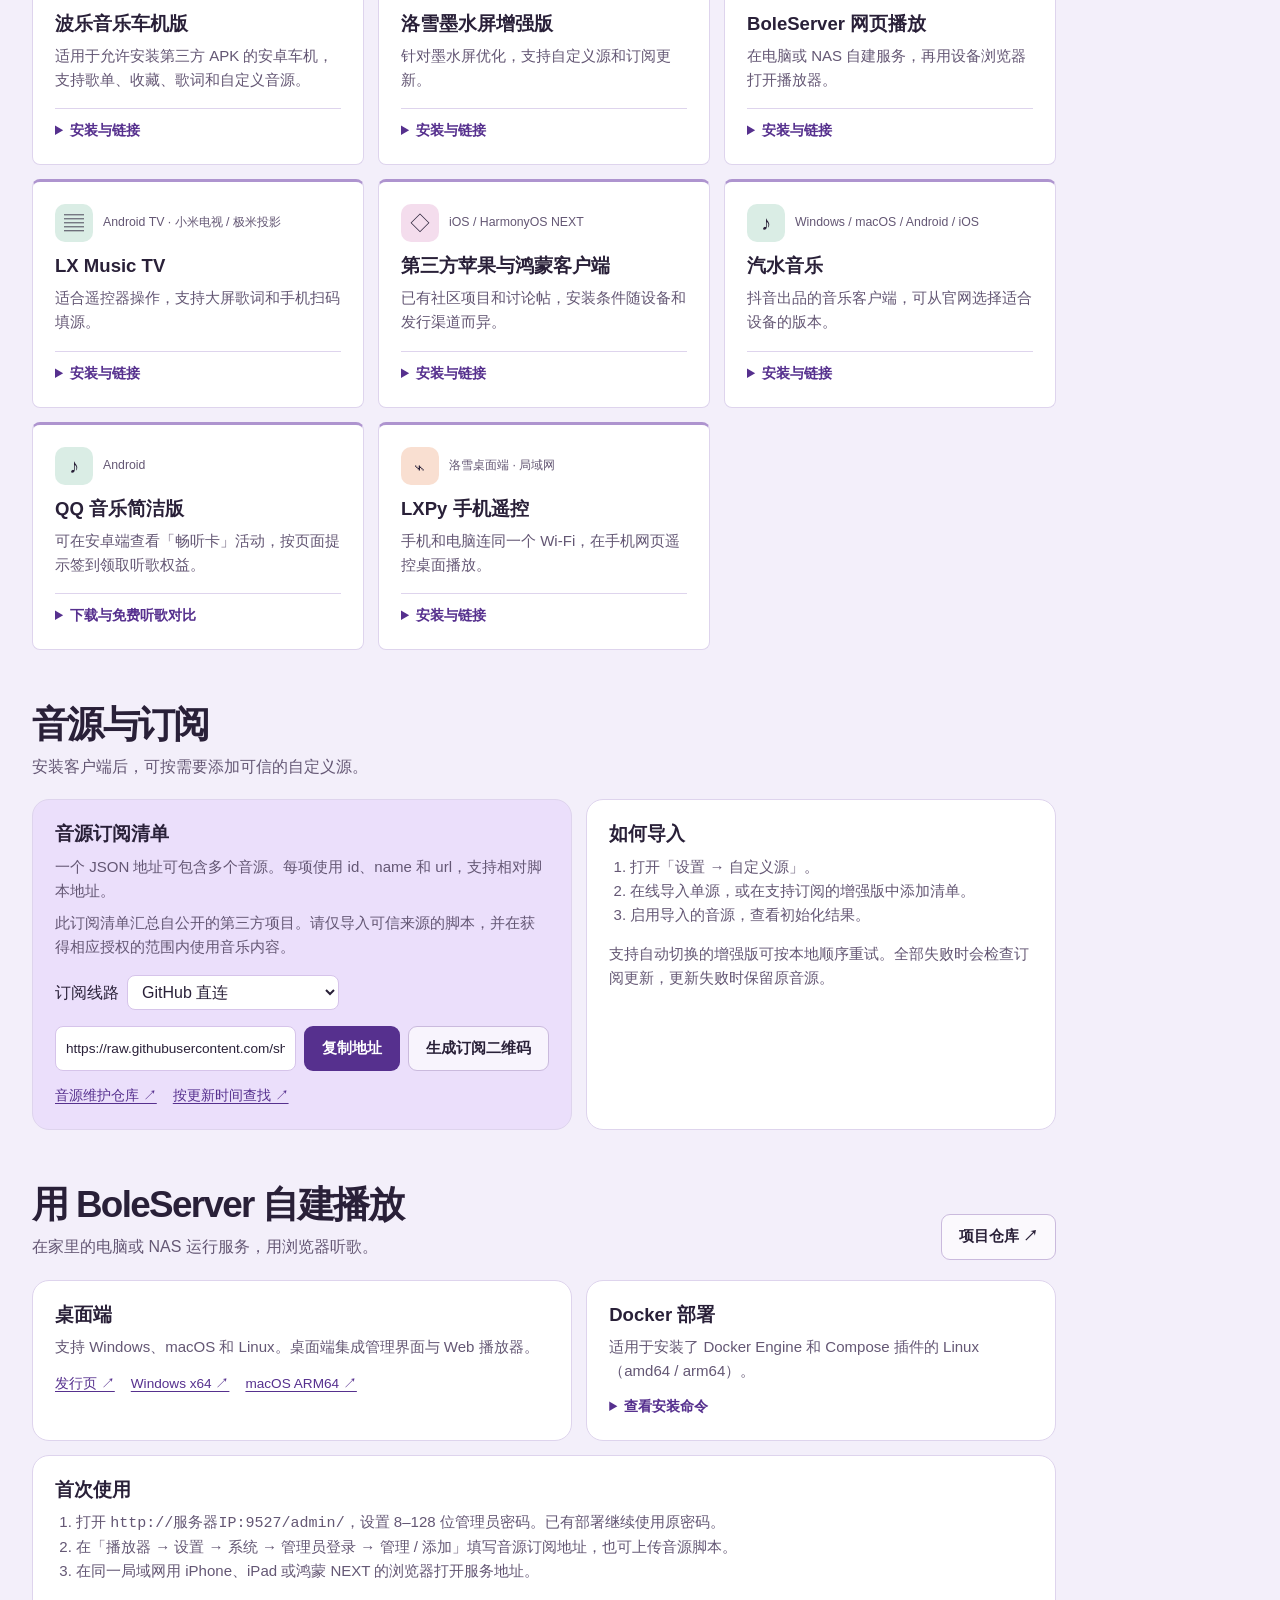
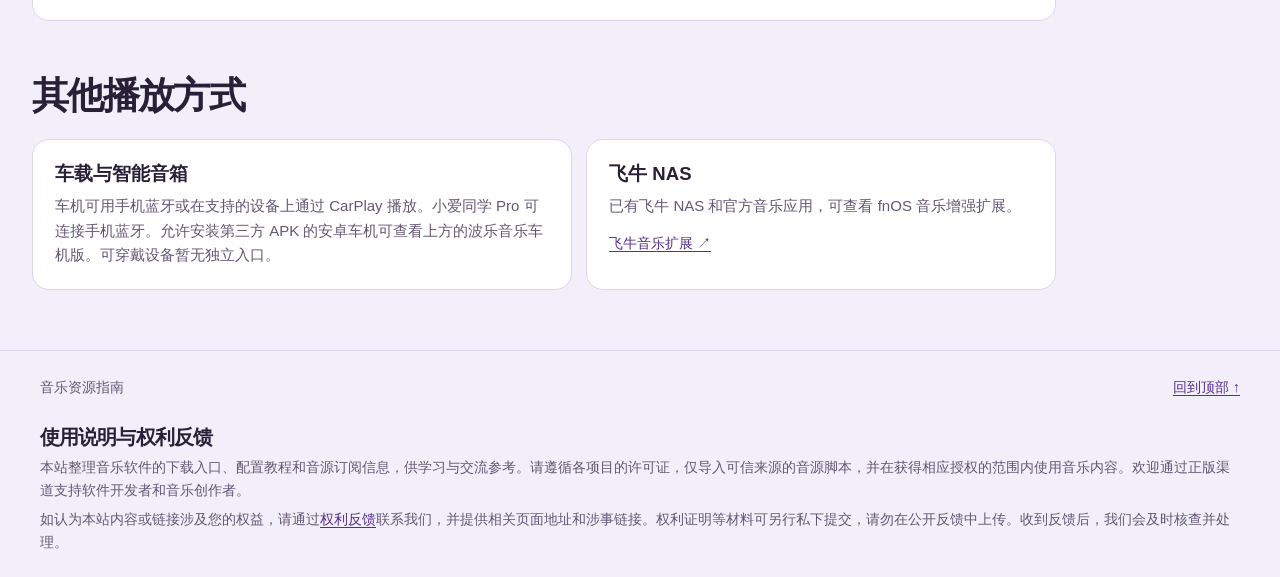
==== commit 2176be55: "Publish record shelf design across the music guide" ====
--- a/index.html
+++ b/index.html
@@ -26,10 +26,11 @@
 }
 </script>
 <link rel="stylesheet" href="style.css?v=listening">
+<link rel="stylesheet" href="shelf.css">
 <script src="assets/qrcode-generator-2.0.4.js" defer></script>
 <script src="resources.js?v=20261126" defer></script>
 </head>
-<body>
+<body class="shelf-home">
 <a class="skip" href="#main">跳到内容</a>
 <header class="top"><div class="wrap top-inner">
 <a class="brand" href="#"><span class="disc" aria-hidden="true"></span>音乐资源指南</a>
@@ -45,13 +46,13 @@
 </section>
 <section id="listening" class="section" aria-labelledby="listening-title">
   <div class="section-head"><div><h2 id="listening-title">听音指南</h2><p>从手机连蓝牙音箱，到挑耳机、做试听和找试音歌单。</p></div></div>
-  <div class="source-layout">
-    <article class="panel"><h3><a href="listening/audio-basics.html">音质与设备入门</a></h3><p>了解音乐平台、蓝牙编解码和耳机音箱的搭配。</p></article>
-    <article class="panel"><h3><a href="listening/bluetooth-help.html">蓝牙连接与排查</a></h3><p>排查连不上、没声音、播放断续和影音不同步。</p></article>
-    <article class="panel"><h3><a href="listening/buying-guide.html">耳机与音箱选购</a></h3><p>按用途和预算挑选，比较功能和型号。</p></article>
-    <article class="panel"><h3><a href="listening/world-audio-awards.html">年度耳机与音响奖项</a></h3><p>按设备类型查看 2026 年度媒体奖项和代表型号。</p></article>
-    <article class="panel"><h3><a href="listening/headphone-tests.html">耳机评测实战</a></h3><p>用五维打分器记录听感，按步骤比较两副耳机。</p></article>
-    <article class="panel"><h3><a href="listening/vocal-playlist.html">人声试音歌单</a></h3><p>按听感分类找曲目，支持打印试听清单。</p></article>
+  <div class="listen-shelf">
+    <article class="listen-card"><a href="listening/audio-basics.html"><span><strong>音质与设备入门</strong><small>音乐平台、蓝牙编解码和设备搭配。</small></span></a></article>
+    <article class="listen-card"><a href="listening/bluetooth-help.html"><span><strong>蓝牙连接与排查</strong><small>排查没声音、播放断续和影音不同步。</small></span></a></article>
+    <article class="listen-card"><a href="listening/buying-guide.html"><span><strong>耳机与音箱选购</strong><small>按用途和预算比较功能与型号。</small></span></a></article>
+    <article class="listen-card"><a href="listening/world-audio-awards.html"><span><strong>年度耳机与音响奖项</strong><small>按设备类型查看 2026 年度媒体奖项。</small></span></a></article>
+    <article class="listen-card"><a href="listening/headphone-tests.html"><span><strong>耳机评测实战</strong><small>用五维打分器记录和比较听感。</small></span></a></article>
+    <article class="listen-card"><a href="listening/vocal-playlist.html"><span><strong>人声试音歌单</strong><small>按听感找曲目，打印试听清单。</small></span></a></article>
   </div>
 </section>
 <section id="clients" class="section" aria-labelledby="clients-title">
--- a/shelf.css
+++ b/shelf.css
@@ -0,0 +1,81 @@
+:root {
+  --paper: #f3effa;
+  --ink: #292038;
+  --muted: #645774;
+  --line: #ded4ed;
+  --violet: #56308e;
+  --sleeve: #2d1d47;
+}
+
+.shelf-home .top { background: #faf7ff; }
+.shelf-home .hero {
+  min-height: clamp(380px, 42vw, 490px);
+  border-radius: 14px;
+  background: var(--sleeve);
+  color: #fff;
+}
+.shelf-home .hero img { width: 63%; }
+.shelf-home .hero::after {
+  background: linear-gradient(90deg, #2d1d47 34%, #2d1d47ee 47%, transparent 76%);
+}
+.shelf-home .hero-copy { max-width: 66%; }
+.shelf-home .hero-copy > p { color: #f0e6ff; }
+.shelf-home .hero .primary { background: #eddcff; color: #30204a; }
+.shelf-home .hero .secondary { background: #30204a; color: #fff; border-color: #9b83b8; }
+.shelf-home .section { margin-top: 52px; }
+.listen-shelf { display: grid; grid-template-columns: repeat(2, minmax(0, 1fr)); gap: 12px; }
+.listen-card { --cover: #cdb6f0; --label: #7149a3; }
+.listen-card:nth-child(2) { --cover: #b9d6e5; --label: #457487; }
+.listen-card:nth-child(3) { --cover: #e9c7c5; --label: #a05a68; }
+.listen-card:nth-child(4) { --cover: #e8d6a9; --label: #94702e; }
+.listen-card:nth-child(5) { --cover: #c3d8c6; --label: #507b61; }
+.listen-card:nth-child(6) { --cover: #d8c4ec; --label: #825988; }
+.listen-card a {
+  display: grid;
+  grid-template-columns: 106px minmax(0, 1fr);
+  align-items: center;
+  gap: 18px;
+  min-height: 106px;
+  height: 100%;
+  padding-right: 12px;
+  border: 1px solid var(--line);
+  border-radius: 9px;
+  background: #fcfaff;
+  color: var(--ink);
+  text-decoration: none;
+}
+.listen-card a::before {
+  content: "";
+  display: block;
+  height: 100%;
+  min-height: 106px;
+  border-radius: 8px 0 0 8px;
+  background:
+    radial-gradient(circle, #fcfaff 0 2%, var(--label) 3% 13%, transparent 14%),
+    radial-gradient(circle, transparent 0 35%, var(--cover) 36%),
+    repeating-radial-gradient(circle, #30263a 0 2px, #493c52 3px 4px);
+}
+.listen-card a:hover { border-color: var(--violet); background: #fff; }
+.listen-card strong { font-size: 1.06rem; }
+.listen-card small { display: block; margin-top: 4px; color: var(--muted); font-size: .92rem; }
+.shelf-home #resources .card { border-radius: 8px; border-top: 3px solid #ae94cf; }
+.shelf-home .subscription { background: #ebdffb; }
+
+@media (min-width: 1024px) {
+  .shelf-home > .wrap {
+    width: min(1200px, calc(100% - 256px));
+    margin-inline: max(32px, calc((100% - 1392px) / 2)) auto;
+  }
+}
+
+@media (max-width: 650px) {
+  .shelf-home .top-inner { align-items: flex-start; flex-direction: column; justify-content: center; gap: 6px; padding-block: 10px; }
+  .shelf-home .hero { display: grid; min-height: 0; }
+  .shelf-home .hero img { position: static; width: 100%; height: 192px; }
+  .shelf-home .hero::after { display: none; }
+  .shelf-home .hero-copy { max-width: none; }
+  .shelf-home .section { margin-top: 36px; }
+  .listen-shelf { grid-template-columns: 1fr; }
+  .listen-card a { grid-template-columns: 72px minmax(0, 1fr); gap: 12px; min-height: 82px; }
+  .listen-card a::before { min-height: 82px; }
+}
